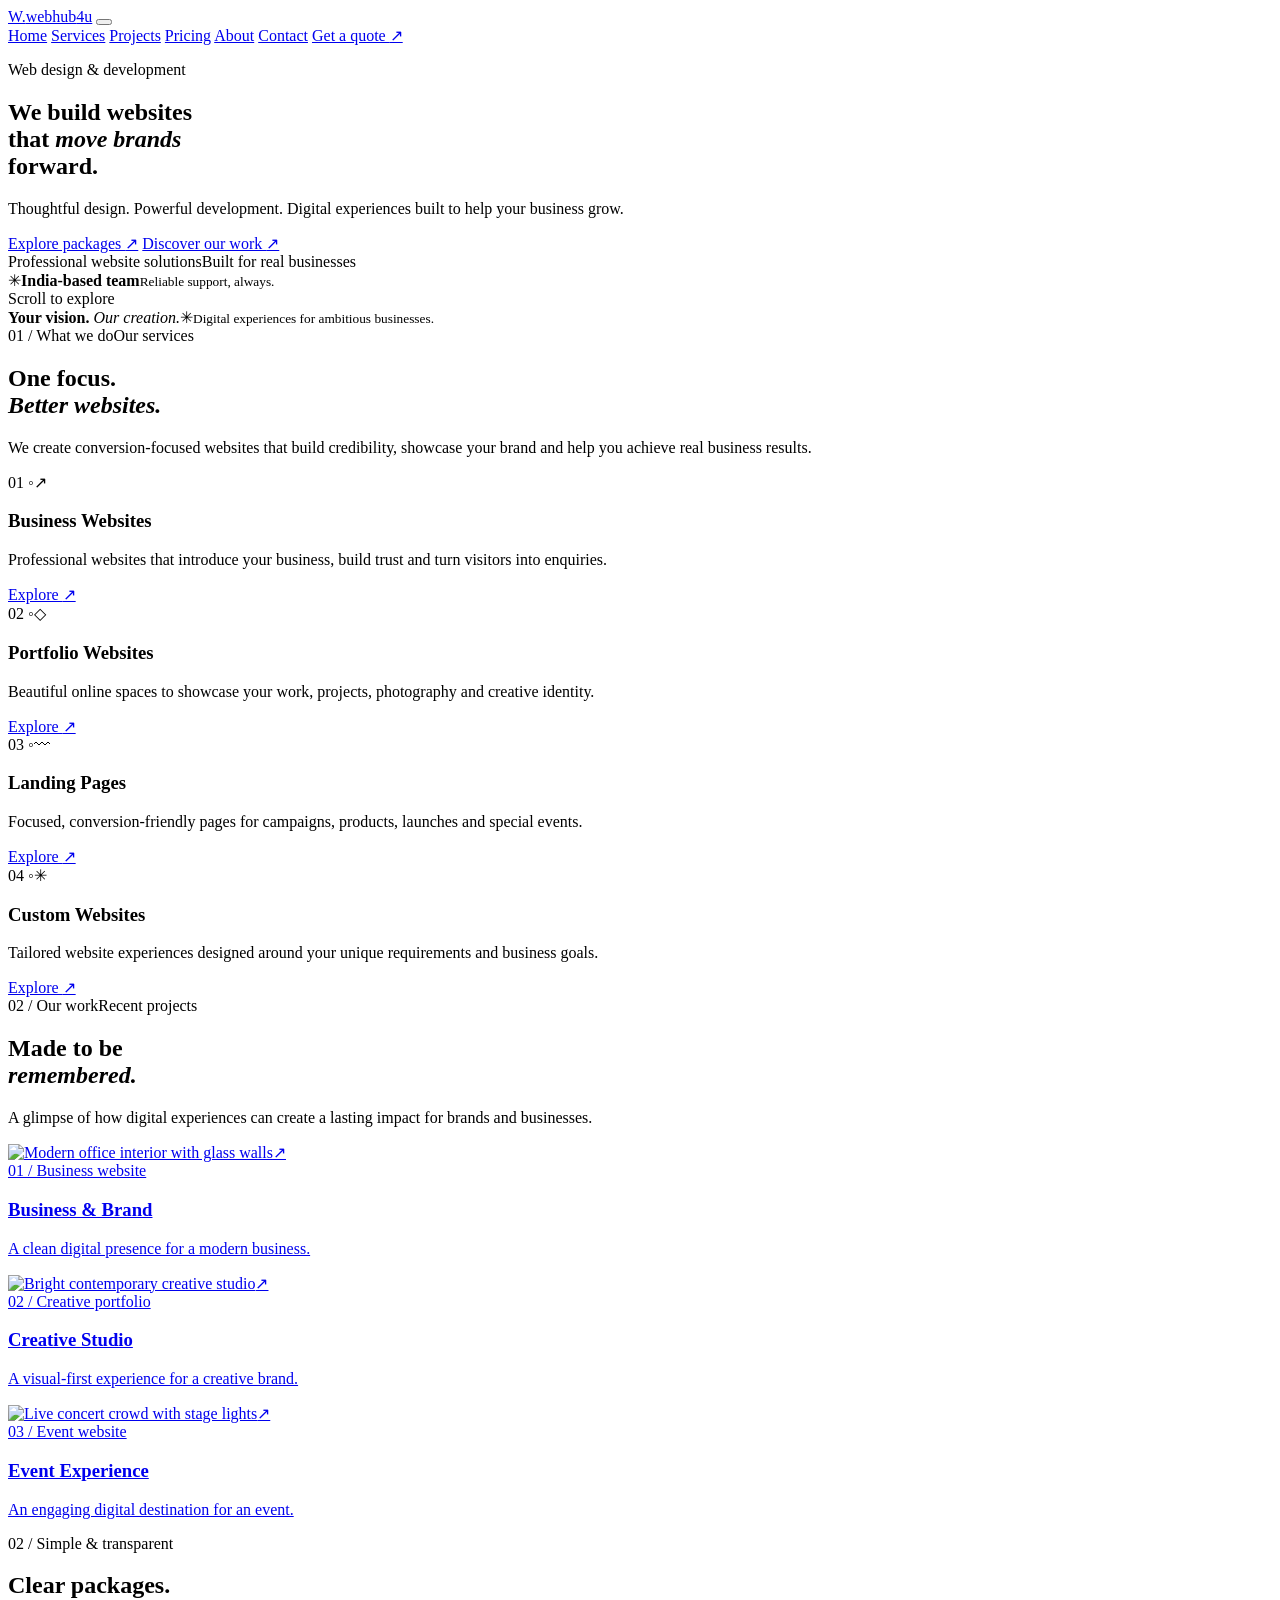
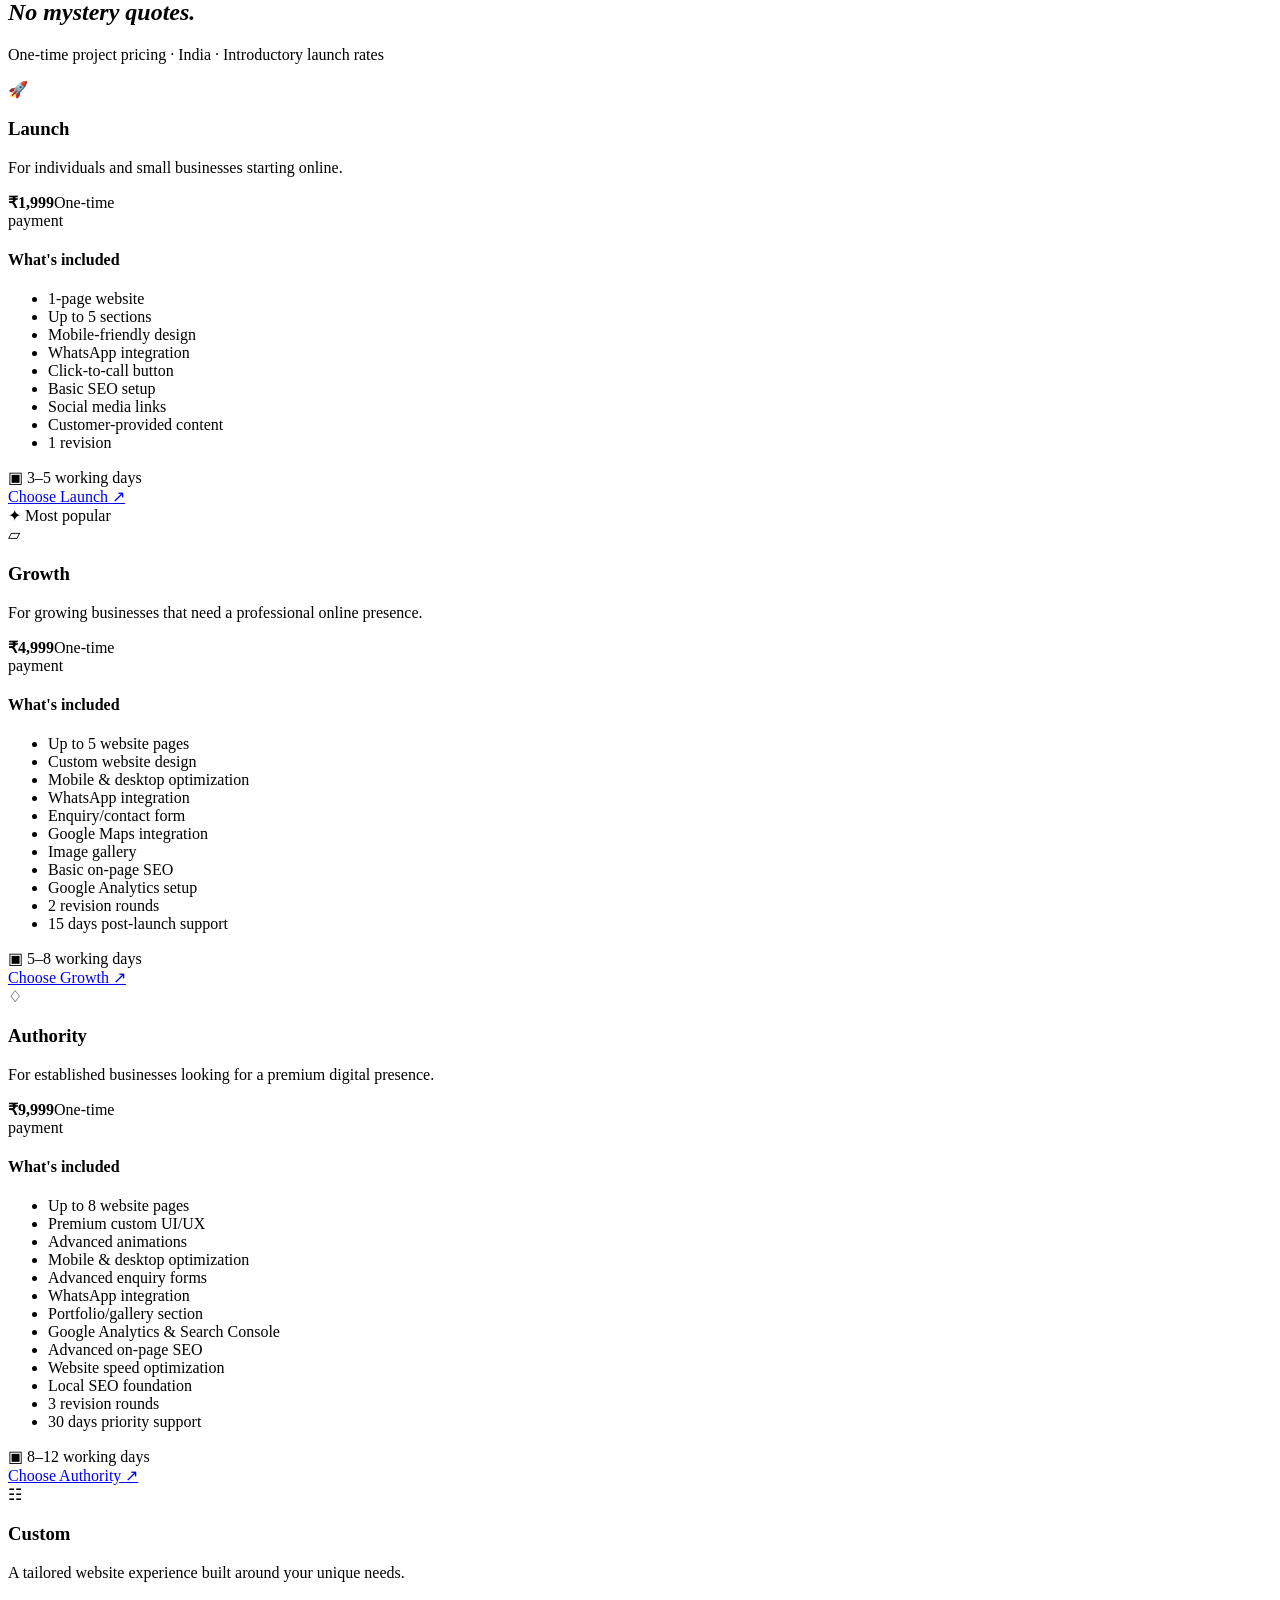
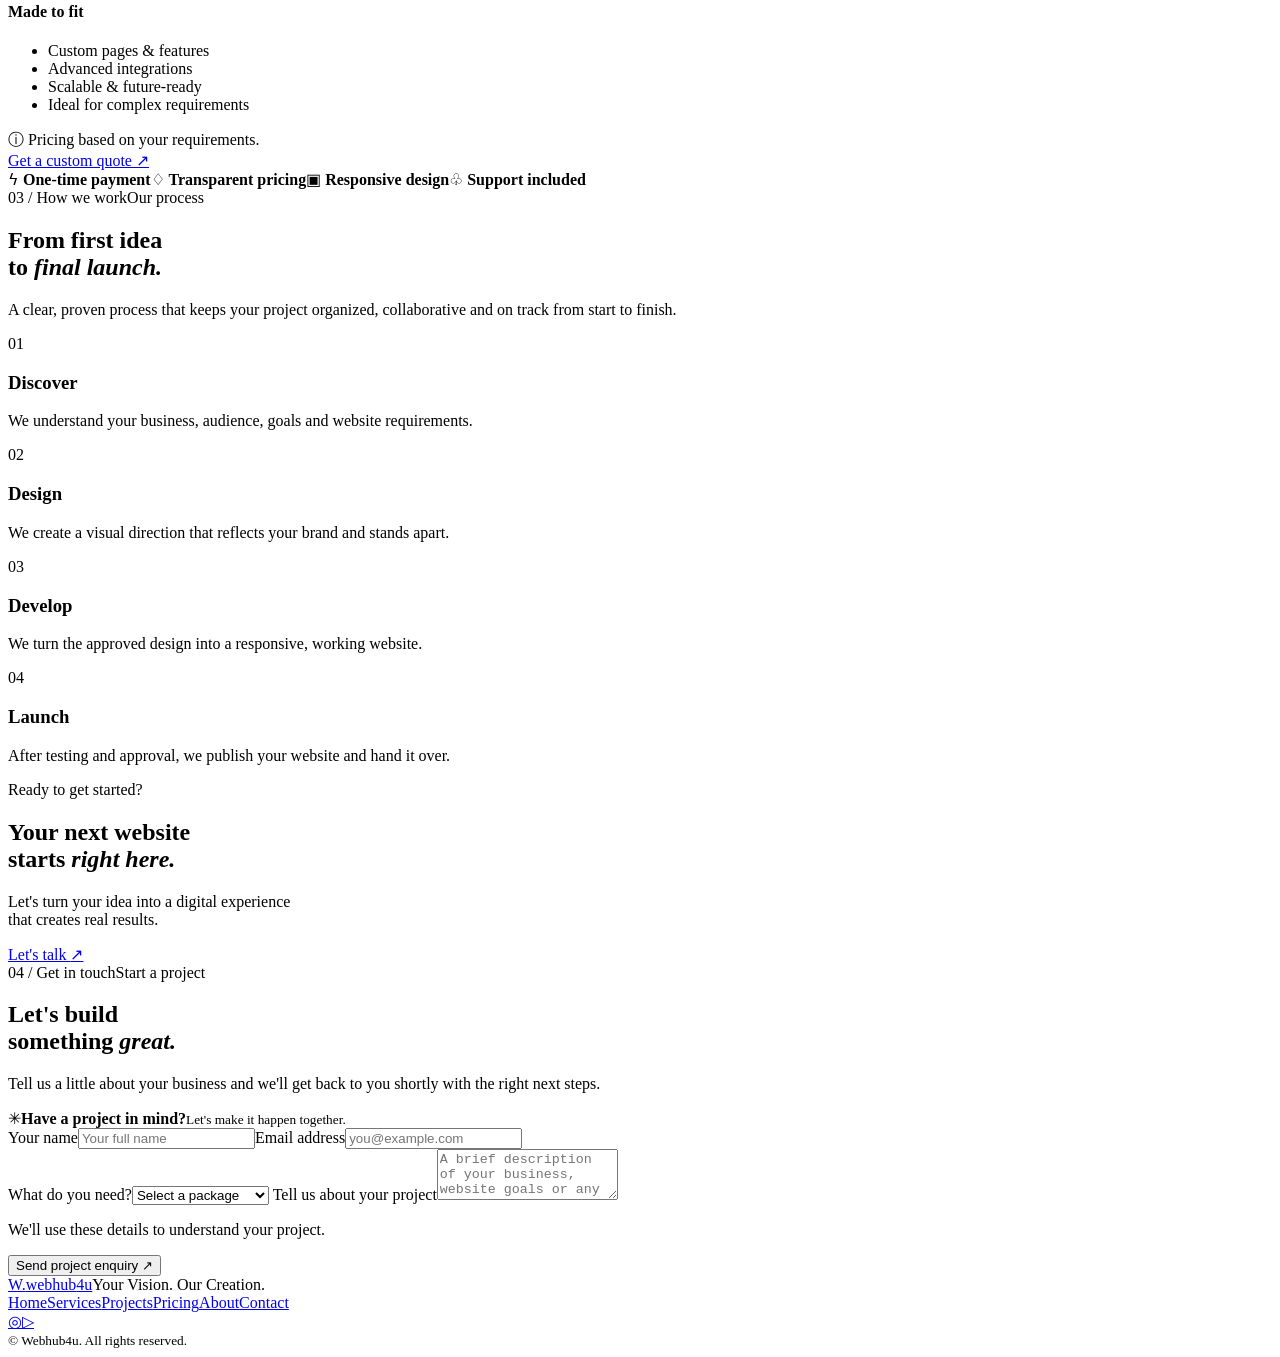
==== index.html @ 3e3c901b "Rename index (4).html to index.html" ====
<!doctype html>
<html lang="en">
<head>
  <meta charset="utf-8">
  <meta name="viewport" content="width=device-width, initial-scale=1">
  <meta name="theme-color" content="#062b24">
  <meta name="description" content="Webhub4u creates thoughtful, high-performing websites for ambitious businesses. Explore our website design packages and start your next project.">
  <title>Webhub4u — Websites that move brands forward</title>
  <link rel="preconnect" href="https://fonts.googleapis.com">
  <link rel="preconnect" href="https://fonts.gstatic.com" crossorigin>
  <link href="https://fonts.googleapis.com/css2?family=DM+Sans:wght@400;500;600;700;800&family=Playfair+Display:ital,wght@1,500;1,600;1,700&display=swap" rel="stylesheet">
  <link rel="stylesheet" href="style.css">
</head>
<body>
  <div class="scroll-progress" aria-hidden="true"></div>
  <header class="site-header" id="top">
    <div class="nav-shell">
      <a class="brand" href="#top" aria-label="Webhub4u home"><span class="brand-mark">W.</span><span>webhub<span class="brand-lime">4u</span></span></a>
      <button class="menu-toggle" aria-label="Open navigation" aria-expanded="false" aria-controls="primary-nav"><span></span><span></span></button>
      <nav class="primary-nav" id="primary-nav" aria-label="Main navigation">
        <a class="nav-link active" href="#top">Home</a>
        <a class="nav-link" href="#services">Services</a>
        <a class="nav-link" href="#work">Projects</a>
        <a class="nav-link" href="#pricing">Pricing</a>
        <a class="nav-link" href="#process">About</a>
        <a class="nav-link" href="#contact">Contact</a>
        <a class="button button-lime nav-cta" href="#contact">Get a quote <span>↗</span></a>
      </nav>
    </div>
  </header>

  <main>
    <section class="hero cinematic-bg" aria-labelledby="hero-title">
      <div class="hero-noise" aria-hidden="true"></div>
      <div class="hero-orbit orbit-one" aria-hidden="true"></div>
      <div class="hero-orbit orbit-two" aria-hidden="true"></div>
      <div class="hero-inner page-width">
        <div class="hero-copy">
          <p class="eyebrow"><span class="eyebrow-dot"></span> Web design &amp; development</p>
          <h1 id="hero-title">We build websites<br>that <em>move brands</em><br>forward.</h1>
          <p class="hero-description">Thoughtful design. Powerful development. Digital experiences built to help your business grow.</p>
          <div class="hero-actions">
            <a class="button button-lime" href="#pricing">Explore packages <span>↗</span></a>
            <a class="text-link" href="#work">Discover our work <span>↗</span></a>
          </div>
          <div class="hero-meta"><span>Professional website solutions</span><span>Built for real businesses</span></div>
        </div>
        <div class="hero-floating-card" aria-label="India based team, reliable support always">
          <span class="floating-icon">✳</span><span><strong>India-based team</strong><small>Reliable support, always.</small></span>
        </div>
        <div class="hero-scroll"><span></span> Scroll to explore</div>
      </div>
    </section>

    <div class="marquee-band" aria-label="Your vision, our creation">
      <div class="marquee-content"><strong>Your vision.</strong> <em>Our creation.</em><span class="marquee-star">✳</span><small>Digital experiences for ambitious businesses.</small></div>
    </div>

    <section class="services section-light" id="services">
      <div class="page-width">
        <div class="section-kicker"><span>01 / What we do</span><span>Our services</span></div>
        <div class="section-heading-row">
          <h2>One focus.<br><em>Better websites.</em></h2>
          <p>We create conversion-focused websites that build credibility, showcase your brand and help you achieve real business results.</p>
        </div>
        <div class="service-grid">
          <article class="service-card reveal"><div class="card-topline"><span>01 <i>◦</i></span><span class="service-symbol">↗</span></div><h3>Business Websites</h3><p>Professional websites that introduce your business, build trust and turn visitors into enquiries.</p><a href="#contact">Explore <span>↗</span></a></article>
          <article class="service-card reveal"><div class="card-topline"><span>02 <i>◦</i></span><span class="service-symbol">◇</span></div><h3>Portfolio Websites</h3><p>Beautiful online spaces to showcase your work, projects, photography and creative identity.</p><a href="#contact">Explore <span>↗</span></a></article>
          <article class="service-card reveal"><div class="card-topline"><span>03 <i>◦</i></span><span class="service-symbol">〰</span></div><h3>Landing Pages</h3><p>Focused, conversion-friendly pages for campaigns, products, launches and special events.</p><a href="#contact">Explore <span>↗</span></a></article>
          <article class="service-card reveal"><div class="card-topline"><span>04 <i>◦</i></span><span class="service-symbol">✳</span></div><h3>Custom Websites</h3><p>Tailored website experiences designed around your unique requirements and business goals.</p><a href="#contact">Explore <span>↗</span></a></article>
        </div>
      </div>
    </section>

    <section class="work-section cinematic-bg" id="work">
      <div class="page-width">
        <div class="section-kicker section-kicker-dark"><span>02 / Our work</span><span>Recent projects</span></div>
        <div class="section-heading-row work-heading"><h2>Made to be<br><em>remembered.</em></h2><p>A glimpse of how digital experiences can create a lasting impact for brands and businesses.</p></div>
        <div class="project-grid">
          <a class="project-card reveal" href="#contact" aria-label="Discuss a business website project"><div class="project-image"><img src="https://images.unsplash.com/photo-1497366754035-f200968a6e72?auto=format&fit=crop&w=1000&q=85" alt="Modern office interior with glass walls" loading="lazy"><span class="project-arrow">↗</span></div><div class="project-label">01 / Business website</div><h3>Business &amp; Brand</h3><p>A clean digital presence for a modern business.</p></a>
          <a class="project-card reveal" href="#contact" aria-label="Discuss a creative portfolio project"><div class="project-image"><img src="https://images.unsplash.com/photo-1497366811353-6870744d04b2?auto=format&fit=crop&w=1000&q=85" alt="Bright contemporary creative studio" loading="lazy"><span class="project-arrow">↗</span></div><div class="project-label">02 / Creative portfolio</div><h3>Creative Studio</h3><p>A visual-first experience for a creative brand.</p></a>
          <a class="project-card reveal" href="#contact" aria-label="Discuss an event website project"><div class="project-image"><img src="https://images.unsplash.com/photo-1506157786151-b8491531f063?auto=format&fit=crop&w=1000&q=85" alt="Live concert crowd with stage lights" loading="lazy"><span class="project-arrow">↗</span></div><div class="project-label">03 / Event website</div><h3>Event Experience</h3><p>An engaging digital destination for an event.</p></a>
        </div>
      </div>
    </section>

    <section class="pricing-section cinematic-bg" id="pricing">
      <div class="mountain-overlay" aria-hidden="true"></div>
      <div class="page-width pricing-content">
        <div class="pricing-intro">
          <div class="pricing-pill"><span></span> 02 / Simple &amp; transparent</div>
          <h2>Clear packages.<br><em>No mystery quotes.</em></h2>
          <p>One-time project pricing · India · Introductory launch rates</p>
        </div>
        <div class="pricing-grid">
          <article class="price-card reveal">
            <div class="price-card-head"><div class="plan-icon">🚀</div><div><h3>Launch</h3><p>For individuals and small businesses starting online.</p></div></div>
            <div class="price-line"><strong>₹1,999</strong><span>One-time<br>payment</span></div>
            <h4>What's included</h4>
            <ul class="feature-list"><li>1-page website</li><li>Up to 5 sections</li><li>Mobile-friendly design</li><li>WhatsApp integration</li><li>Click-to-call button</li><li>Basic SEO setup</li><li>Social media links</li><li>Customer-provided content</li><li>1 revision</li></ul>
            <div class="delivery-time">▣ <span>3–5 working days</span></div>
            <a class="button button-outline" href="#contact" data-plan="Launch">Choose Launch <span>↗</span></a>
          </article>
          <article class="price-card price-card-featured reveal">
            <div class="popular-tag">✦ Most popular</div>
            <div class="price-card-head"><div class="plan-icon">▱</div><div><h3>Growth</h3><p>For growing businesses that need a professional online presence.</p></div></div>
            <div class="price-line"><strong>₹4,999</strong><span>One-time<br>payment</span></div>
            <h4>What's included</h4>
            <ul class="feature-list"><li>Up to 5 website pages</li><li>Custom website design</li><li>Mobile &amp; desktop optimization</li><li>WhatsApp integration</li><li>Enquiry/contact form</li><li>Google Maps integration</li><li>Image gallery</li><li>Basic on-page SEO</li><li>Google Analytics setup</li><li>2 revision rounds</li><li>15 days post-launch support</li></ul>
            <div class="delivery-time">▣ <span>5–8 working days</span></div>
            <a class="button button-lime" href="#contact" data-plan="Growth">Choose Growth <span>↗</span></a>
          </article>
          <article class="price-card reveal">
            <div class="price-card-head"><div class="plan-icon">♢</div><div><h3>Authority</h3><p>For established businesses looking for a premium digital presence.</p></div></div>
            <div class="price-line"><strong>₹9,999</strong><span>One-time<br>payment</span></div>
            <h4>What's included</h4>
            <ul class="feature-list"><li>Up to 8 website pages</li><li>Premium custom UI/UX</li><li>Advanced animations</li><li>Mobile &amp; desktop optimization</li><li>Advanced enquiry forms</li><li>WhatsApp integration</li><li>Portfolio/gallery section</li><li>Google Analytics &amp; Search Console</li><li>Advanced on-page SEO</li><li>Website speed optimization</li><li>Local SEO foundation</li><li>3 revision rounds</li><li>30 days priority support</li></ul>
            <div class="delivery-time">▣ <span>8–12 working days</span></div>
            <a class="button button-outline" href="#contact" data-plan="Authority">Choose Authority <span>↗</span></a>
          </article>
          <article class="price-card custom-card reveal">
            <div class="custom-icon">☷</div><h3>Custom</h3><p>A tailored website experience built around your unique needs.</p>
            <div class="custom-divider"></div><h4>Made to fit</h4>
            <ul class="feature-list"><li>Custom pages &amp; features</li><li>Advanced integrations</li><li>Scalable &amp; future-ready</li><li>Ideal for complex requirements</li></ul>
            <div class="custom-note">ⓘ <span>Pricing based on your requirements.</span></div>
            <a class="button button-lime" href="#contact" data-plan="Custom">Get a custom quote <span>↗</span></a>
            <div class="custom-mountain" aria-hidden="true"></div>
          </article>
        </div>
        <div class="pricing-benefits"><span>ϟ <b>One-time payment</b></span><i></i><span>♢ <b>Transparent pricing</b></span><i></i><span>▣ <b>Responsive design</b></span><i></i><span>♧ <b>Support included</b></span></div>
      </div>
    </section>

    <section class="process-section section-light" id="process">
      <div class="page-width">
        <div class="section-kicker"><span>03 / How we work</span><span>Our process</span></div>
        <div class="section-heading-row process-heading"><h2>From first idea<br>to <em>final launch.</em></h2><p>A clear, proven process that keeps your project organized, collaborative and on track from start to finish.</p></div>
        <div class="process-grid">
          <article class="process-step reveal"><span class="step-number">01</span><div class="step-line"></div><h3>Discover</h3><p>We understand your business, audience, goals and website requirements.</p></article>
          <article class="process-step reveal"><span class="step-number">02</span><div class="step-line"></div><h3>Design</h3><p>We create a visual direction that reflects your brand and stands apart.</p></article>
          <article class="process-step reveal"><span class="step-number">03</span><div class="step-line"></div><h3>Develop</h3><p>We turn the approved design into a responsive, working website.</p></article>
          <article class="process-step reveal"><span class="step-number">04</span><div class="step-line"></div><h3>Launch</h3><p>After testing and approval, we publish your website and hand it over.</p></article>
        </div>
      </div>
    </section>

    <section class="cta-section cinematic-bg">
      <div class="cta-inner"><p class="eyebrow">Ready to get started?</p><h2>Your next website<br>starts <em>right here.</em></h2><p>Let's turn your idea into a digital experience<br>that creates real results.</p><a class="button button-lime" href="#contact">Let's talk <span>↗</span></a></div>
    </section>

    <section class="contact-section section-light" id="contact">
      <div class="page-width">
        <div class="section-kicker"><span>04 / Get in touch</span><span>Start a project</span></div>
        <div class="contact-layout">
          <div class="contact-copy"><h2>Let's build<br>something <em>great.</em></h2><p>Tell us a little about your business and we'll get back to you shortly with the right next steps.</p><div class="contact-mini"><span class="contact-mini-icon">✳</span><span><b>Have a project in mind?</b><small>Let's make it happen together.</small></span></div></div>
          <form class="contact-form" id="contact-form">
            <div class="form-row"><label>Your name<input type="text" name="name" placeholder="Your full name" required></label><label>Email address<input type="email" name="email" placeholder="you@example.com" required></label></div>
            <label>What do you need?<select name="package" id="package-select" required><option value="" disabled selected>Select a package</option><option>Launch — ₹1,999</option><option>Growth — ₹4,999</option><option>Authority — ₹9,999</option><option>Custom website</option><option>Not sure yet</option></select></label>
            <label>Tell us about your project<textarea name="message" rows="3" placeholder="A brief description of your business, website goals or any specific requirements..."></textarea></label>
            <div class="form-bottom"><p class="form-status" id="form-status" role="status">We'll use these details to understand your project.</p><button class="button button-dark" type="submit">Send project enquiry <span>↗</span></button></div>
          </form>
        </div>
      </div>
    </section>
  </main>

  <footer class="site-footer">
    <div class="page-width footer-inner"><a class="brand" href="#top"><span class="brand-mark">W.</span><span>webhub<span class="brand-lime">4u</span></span></a><span class="footer-tagline">Your Vision. Our Creation.</span><nav aria-label="Footer navigation"><a href="#top">Home</a><a href="#services">Services</a><a href="#work">Projects</a><a href="#pricing">Pricing</a><a href="#process">About</a><a href="#contact">Contact</a></nav><div class="footer-social"><a href="#contact" aria-label="Instagram">◎</a><a href="#contact" aria-label="YouTube">▷</a></div><small>© <span id="year"></span> Webhub4u. All rights reserved.</small></div>
  </footer>
  <script src="script.js"></script>
</body>
</html>
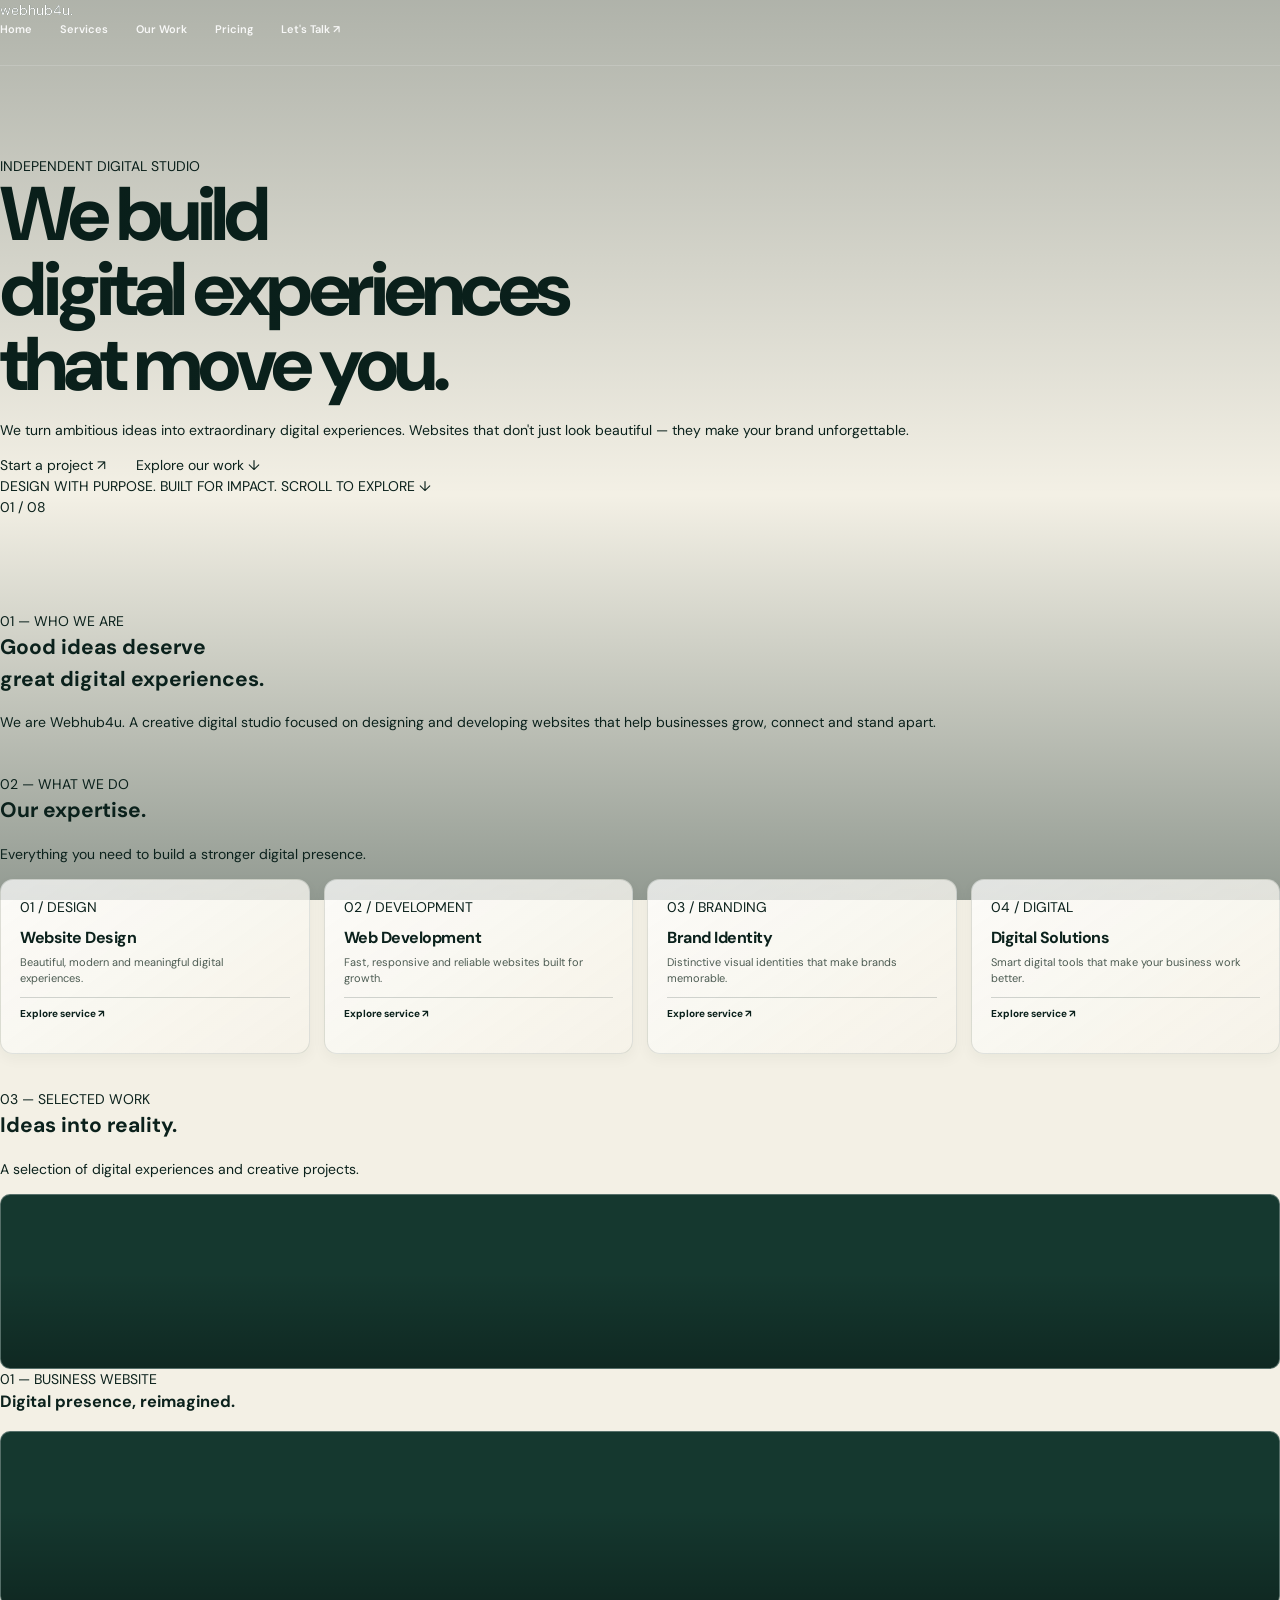
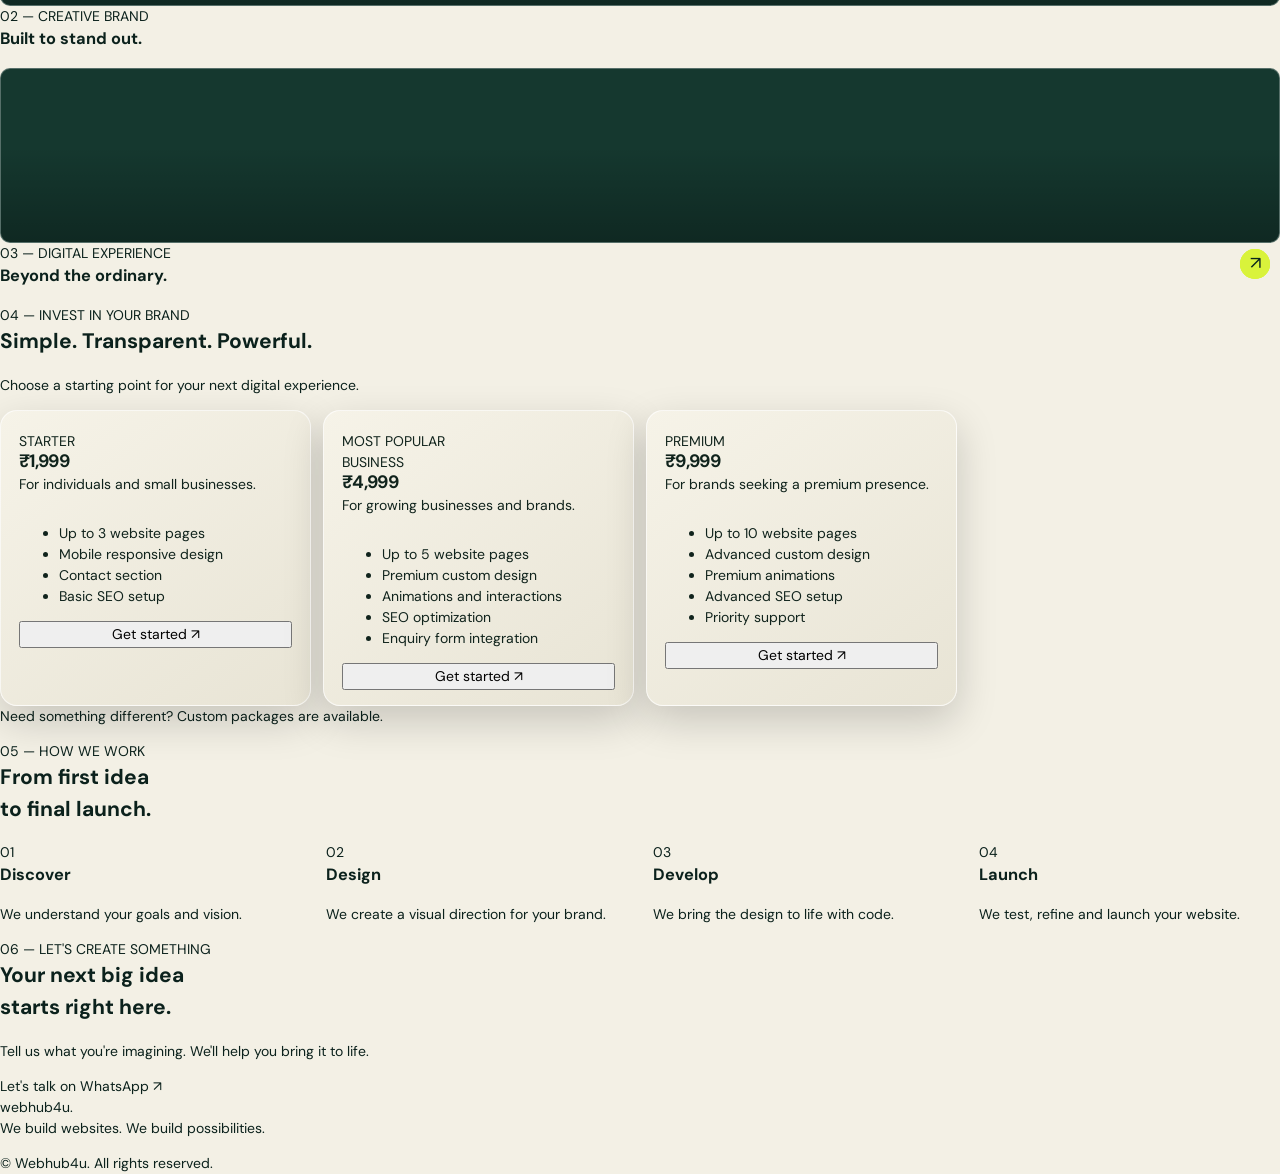
==== commit b44dc12c: "Update index.html" ====
--- a/index.html
+++ b/index.html
@@ -1,172 +1,302 @@
-<!doctype html>
+
+<!DOCTYPE html>
 <html lang="en">
 <head>
-  <meta charset="utf-8">
-  <meta name="viewport" content="width=device-width, initial-scale=1">
-  <meta name="theme-color" content="#062b24">
-  <meta name="description" content="Webhub4u creates thoughtful, high-performing websites for ambitious businesses. Explore our website design packages and start your next project.">
-  <title>Webhub4u — Websites that move brands forward</title>
+  <meta charset="UTF-8">
+  <meta name="viewport" content="width=device-width, initial-scale=1.0">
+
+  <meta name="theme-color" content="#101710">
+
+  <meta name="description" content="Webhub4u — We build digital experiences, powerful websites and brands that stand out.">
+
+  <title>Webhub4u — We Build Digital Experiences</title>
+
   <link rel="preconnect" href="https://fonts.googleapis.com">
   <link rel="preconnect" href="https://fonts.gstatic.com" crossorigin>
-  <link href="https://fonts.googleapis.com/css2?family=DM+Sans:wght@400;500;600;700;800&family=Playfair+Display:ital,wght@1,500;1,600;1,700&display=swap" rel="stylesheet">
+
+  <link href="https://fonts.googleapis.com/css2?family=DM+Sans:wght@400;500;600;700;800&family=Manrope:wght@400;500;600;700;800&display=swap" rel="stylesheet">
+
   <link rel="stylesheet" href="style.css">
 </head>
+
 <body>
-  <div class="scroll-progress" aria-hidden="true"></div>
-  <header class="site-header" id="top">
-    <div class="nav-shell">
-      <a class="brand" href="#top" aria-label="Webhub4u home"><span class="brand-mark">W.</span><span>webhub<span class="brand-lime">4u</span></span></a>
-      <button class="menu-toggle" aria-label="Open navigation" aria-expanded="false" aria-controls="primary-nav"><span></span><span></span></button>
-      <nav class="primary-nav" id="primary-nav" aria-label="Main navigation">
-        <a class="nav-link active" href="#top">Home</a>
-        <a class="nav-link" href="#services">Services</a>
-        <a class="nav-link" href="#work">Projects</a>
-        <a class="nav-link" href="#pricing">Pricing</a>
-        <a class="nav-link" href="#process">About</a>
-        <a class="nav-link" href="#contact">Contact</a>
-        <a class="button button-lime nav-cta" href="#contact">Get a quote <span>↗</span></a>
-      </nav>
-    </div>
+
+  <div class="loader" id="loader">
+    <div class="loader-logo">webhub<span>4u.</span></div>
+    <div class="loader-line"></div>
+  </div>
+
+  <div class="scroll-progress"></div>
+
+  <header class="site-header">
+
+    <a href="#home" class="logo">
+      webhub<span>4u.</span>
+    </a>
+
+    <nav class="primary-nav">
+      <a href="#home" class="nav-link">Home</a>
+      <a href="#services" class="nav-link">Services</a>
+      <a href="#work" class="nav-link">Our Work</a>
+      <a href="#pricing" class="nav-link">Pricing</a>
+      <a href="#contact" class="nav-link nav-contact">Let's Talk ↗</a>
+    </nav>
+
+    <button class="menu-toggle" aria-label="Open navigation" aria-expanded="false">
+      <span></span>
+      <span></span>
+    </button>
+
   </header>
 
   <main>
-    <section class="hero cinematic-bg" aria-labelledby="hero-title">
-      <div class="hero-noise" aria-hidden="true"></div>
-      <div class="hero-orbit orbit-one" aria-hidden="true"></div>
-      <div class="hero-orbit orbit-two" aria-hidden="true"></div>
-      <div class="hero-inner page-width">
-        <div class="hero-copy">
-          <p class="eyebrow"><span class="eyebrow-dot"></span> Web design &amp; development</p>
-          <h1 id="hero-title">We build websites<br>that <em>move brands</em><br>forward.</h1>
-          <p class="hero-description">Thoughtful design. Powerful development. Digital experiences built to help your business grow.</p>
-          <div class="hero-actions">
-            <a class="button button-lime" href="#pricing">Explore packages <span>↗</span></a>
-            <a class="text-link" href="#work">Discover our work <span>↗</span></a>
+
+    <section class="hero" id="home">
+
+      <div class="hero-image"></div>
+      <div class="hero-overlay"></div>
+
+      <div class="hero-content">
+
+        <div class="hero-label">
+          <span class="status-dot"></span>
+          INDEPENDENT DIGITAL STUDIO
+        </div>
+
+        <h1>
+          We build<br>
+          <span>digital</span> experiences<br>
+          that move you.
+        </h1>
+
+        <p>
+          We turn ambitious ideas into extraordinary digital
+          experiences. Websites that don't just look beautiful —
+          they make your brand unforgettable.
+        </p>
+
+        <div class="hero-actions">
+          <a href="#contact" class="btn-primary">
+            Start a project <span>↗</span>
+          </a>
+
+          <a href="#work" class="btn-secondary">
+            Explore our work <span>↓</span>
+          </a>
+        </div>
+
+      </div>
+
+      <div class="hero-bottom">
+        <span>DESIGN WITH PURPOSE. BUILT FOR IMPACT.</span>
+        <span>SCROLL TO EXPLORE ↓</span>
+      </div>
+
+      <div class="hero-index">01 / 08</div>
+
+    </section>
+
+    <section class="intro reveal" id="intro">
+      <div class="section-tag">01 — WHO WE ARE</div>
+
+      <h2>
+        Good ideas deserve<br>
+        <span>great digital experiences.</span>
+      </h2>
+
+      <p>
+        We are Webhub4u. A creative digital studio focused on
+        designing and developing websites that help businesses
+        grow, connect and stand apart.
+      </p>
+    </section>
+
+    <section class="services reveal" id="services">
+      <div class="section-tag">02 — WHAT WE DO</div>
+
+      <div class="section-heading">
+        <h2>Our expertise.</h2>
+        <p>Everything you need to build a stronger digital presence.</p>
+      </div>
+
+      <div class="service-grid">
+
+        <article class="service-card">
+          <span>01 / DESIGN</span>
+          <h3>Website Design</h3>
+          <p>Beautiful, modern and meaningful digital experiences.</p>
+          <a href="#contact">Explore service ↗</a>
+        </article>
+
+        <article class="service-card">
+          <span>02 / DEVELOPMENT</span>
+          <h3>Web Development</h3>
+          <p>Fast, responsive and reliable websites built for growth.</p>
+          <a href="#contact">Explore service ↗</a>
+        </article>
+
+        <article class="service-card">
+          <span>03 / BRANDING</span>
+          <h3>Brand Identity</h3>
+          <p>Distinctive visual identities that make brands memorable.</p>
+          <a href="#contact">Explore service ↗</a>
+        </article>
+
+        <article class="service-card">
+          <span>04 / DIGITAL</span>
+          <h3>Digital Solutions</h3>
+          <p>Smart digital tools that make your business work better.</p>
+          <a href="#contact">Explore service ↗</a>
+        </article>
+
+      </div>
+    </section>
+
+    <section class="portfolio reveal" id="work">
+      <div class="section-tag">03 — SELECTED WORK</div>
+
+      <div class="section-heading">
+        <h2>Ideas into reality.</h2>
+        <p>A selection of digital experiences and creative projects.</p>
+      </div>
+
+      <div class="portfolio-grid">
+
+        <article class="project project-large">
+          <div class="project-image project-one"></div>
+          <div class="project-info">
+            <div>
+              <span>01 — BUSINESS WEBSITE</span>
+              <h3>Digital presence, reimagined.</h3>
+            </div>
+            <span class="project-arrow">↗</span>
           </div>
-          <div class="hero-meta"><span>Professional website solutions</span><span>Built for real businesses</span></div>
-        </div>
-        <div class="hero-floating-card" aria-label="India based team, reliable support always">
-          <span class="floating-icon">✳</span><span><strong>India-based team</strong><small>Reliable support, always.</small></span>
-        </div>
-        <div class="hero-scroll"><span></span> Scroll to explore</div>
-      </div>
-    </section>
-
-    <div class="marquee-band" aria-label="Your vision, our creation">
-      <div class="marquee-content"><strong>Your vision.</strong> <em>Our creation.</em><span class="marquee-star">✳</span><small>Digital experiences for ambitious businesses.</small></div>
-    </div>
-
-    <section class="services section-light" id="services">
-      <div class="page-width">
-        <div class="section-kicker"><span>01 / What we do</span><span>Our services</span></div>
-        <div class="section-heading-row">
-          <h2>One focus.<br><em>Better websites.</em></h2>
-          <p>We create conversion-focused websites that build credibility, showcase your brand and help you achieve real business results.</p>
-        </div>
-        <div class="service-grid">
-          <article class="service-card reveal"><div class="card-topline"><span>01 <i>◦</i></span><span class="service-symbol">↗</span></div><h3>Business Websites</h3><p>Professional websites that introduce your business, build trust and turn visitors into enquiries.</p><a href="#contact">Explore <span>↗</span></a></article>
-          <article class="service-card reveal"><div class="card-topline"><span>02 <i>◦</i></span><span class="service-symbol">◇</span></div><h3>Portfolio Websites</h3><p>Beautiful online spaces to showcase your work, projects, photography and creative identity.</p><a href="#contact">Explore <span>↗</span></a></article>
-          <article class="service-card reveal"><div class="card-topline"><span>03 <i>◦</i></span><span class="service-symbol">〰</span></div><h3>Landing Pages</h3><p>Focused, conversion-friendly pages for campaigns, products, launches and special events.</p><a href="#contact">Explore <span>↗</span></a></article>
-          <article class="service-card reveal"><div class="card-topline"><span>04 <i>◦</i></span><span class="service-symbol">✳</span></div><h3>Custom Websites</h3><p>Tailored website experiences designed around your unique requirements and business goals.</p><a href="#contact">Explore <span>↗</span></a></article>
-        </div>
-      </div>
-    </section>
-
-    <section class="work-section cinematic-bg" id="work">
-      <div class="page-width">
-        <div class="section-kicker section-kicker-dark"><span>02 / Our work</span><span>Recent projects</span></div>
-        <div class="section-heading-row work-heading"><h2>Made to be<br><em>remembered.</em></h2><p>A glimpse of how digital experiences can create a lasting impact for brands and businesses.</p></div>
-        <div class="project-grid">
-          <a class="project-card reveal" href="#contact" aria-label="Discuss a business website project"><div class="project-image"><img src="https://images.unsplash.com/photo-1497366754035-f200968a6e72?auto=format&fit=crop&w=1000&q=85" alt="Modern office interior with glass walls" loading="lazy"><span class="project-arrow">↗</span></div><div class="project-label">01 / Business website</div><h3>Business &amp; Brand</h3><p>A clean digital presence for a modern business.</p></a>
-          <a class="project-card reveal" href="#contact" aria-label="Discuss a creative portfolio project"><div class="project-image"><img src="https://images.unsplash.com/photo-1497366811353-6870744d04b2?auto=format&fit=crop&w=1000&q=85" alt="Bright contemporary creative studio" loading="lazy"><span class="project-arrow">↗</span></div><div class="project-label">02 / Creative portfolio</div><h3>Creative Studio</h3><p>A visual-first experience for a creative brand.</p></a>
-          <a class="project-card reveal" href="#contact" aria-label="Discuss an event website project"><div class="project-image"><img src="https://images.unsplash.com/photo-1506157786151-b8491531f063?auto=format&fit=crop&w=1000&q=85" alt="Live concert crowd with stage lights" loading="lazy"><span class="project-arrow">↗</span></div><div class="project-label">03 / Event website</div><h3>Event Experience</h3><p>An engaging digital destination for an event.</p></a>
-        </div>
-      </div>
-    </section>
-
-    <section class="pricing-section cinematic-bg" id="pricing">
-      <div class="mountain-overlay" aria-hidden="true"></div>
-      <div class="page-width pricing-content">
-        <div class="pricing-intro">
-          <div class="pricing-pill"><span></span> 02 / Simple &amp; transparent</div>
-          <h2>Clear packages.<br><em>No mystery quotes.</em></h2>
-          <p>One-time project pricing · India · Introductory launch rates</p>
-        </div>
-        <div class="pricing-grid">
-          <article class="price-card reveal">
-            <div class="price-card-head"><div class="plan-icon">🚀</div><div><h3>Launch</h3><p>For individuals and small businesses starting online.</p></div></div>
-            <div class="price-line"><strong>₹1,999</strong><span>One-time<br>payment</span></div>
-            <h4>What's included</h4>
-            <ul class="feature-list"><li>1-page website</li><li>Up to 5 sections</li><li>Mobile-friendly design</li><li>WhatsApp integration</li><li>Click-to-call button</li><li>Basic SEO setup</li><li>Social media links</li><li>Customer-provided content</li><li>1 revision</li></ul>
-            <div class="delivery-time">▣ <span>3–5 working days</span></div>
-            <a class="button button-outline" href="#contact" data-plan="Launch">Choose Launch <span>↗</span></a>
-          </article>
-          <article class="price-card price-card-featured reveal">
-            <div class="popular-tag">✦ Most popular</div>
-            <div class="price-card-head"><div class="plan-icon">▱</div><div><h3>Growth</h3><p>For growing businesses that need a professional online presence.</p></div></div>
-            <div class="price-line"><strong>₹4,999</strong><span>One-time<br>payment</span></div>
-            <h4>What's included</h4>
-            <ul class="feature-list"><li>Up to 5 website pages</li><li>Custom website design</li><li>Mobile &amp; desktop optimization</li><li>WhatsApp integration</li><li>Enquiry/contact form</li><li>Google Maps integration</li><li>Image gallery</li><li>Basic on-page SEO</li><li>Google Analytics setup</li><li>2 revision rounds</li><li>15 days post-launch support</li></ul>
-            <div class="delivery-time">▣ <span>5–8 working days</span></div>
-            <a class="button button-lime" href="#contact" data-plan="Growth">Choose Growth <span>↗</span></a>
-          </article>
-          <article class="price-card reveal">
-            <div class="price-card-head"><div class="plan-icon">♢</div><div><h3>Authority</h3><p>For established businesses looking for a premium digital presence.</p></div></div>
-            <div class="price-line"><strong>₹9,999</strong><span>One-time<br>payment</span></div>
-            <h4>What's included</h4>
-            <ul class="feature-list"><li>Up to 8 website pages</li><li>Premium custom UI/UX</li><li>Advanced animations</li><li>Mobile &amp; desktop optimization</li><li>Advanced enquiry forms</li><li>WhatsApp integration</li><li>Portfolio/gallery section</li><li>Google Analytics &amp; Search Console</li><li>Advanced on-page SEO</li><li>Website speed optimization</li><li>Local SEO foundation</li><li>3 revision rounds</li><li>30 days priority support</li></ul>
-            <div class="delivery-time">▣ <span>8–12 working days</span></div>
-            <a class="button button-outline" href="#contact" data-plan="Authority">Choose Authority <span>↗</span></a>
-          </article>
-          <article class="price-card custom-card reveal">
-            <div class="custom-icon">☷</div><h3>Custom</h3><p>A tailored website experience built around your unique needs.</p>
-            <div class="custom-divider"></div><h4>Made to fit</h4>
-            <ul class="feature-list"><li>Custom pages &amp; features</li><li>Advanced integrations</li><li>Scalable &amp; future-ready</li><li>Ideal for complex requirements</li></ul>
-            <div class="custom-note">ⓘ <span>Pricing based on your requirements.</span></div>
-            <a class="button button-lime" href="#contact" data-plan="Custom">Get a custom quote <span>↗</span></a>
-            <div class="custom-mountain" aria-hidden="true"></div>
-          </article>
-        </div>
-        <div class="pricing-benefits"><span>ϟ <b>One-time payment</b></span><i></i><span>♢ <b>Transparent pricing</b></span><i></i><span>▣ <b>Responsive design</b></span><i></i><span>♧ <b>Support included</b></span></div>
-      </div>
-    </section>
-
-    <section class="process-section section-light" id="process">
-      <div class="page-width">
-        <div class="section-kicker"><span>03 / How we work</span><span>Our process</span></div>
-        <div class="section-heading-row process-heading"><h2>From first idea<br>to <em>final launch.</em></h2><p>A clear, proven process that keeps your project organized, collaborative and on track from start to finish.</p></div>
-        <div class="process-grid">
-          <article class="process-step reveal"><span class="step-number">01</span><div class="step-line"></div><h3>Discover</h3><p>We understand your business, audience, goals and website requirements.</p></article>
-          <article class="process-step reveal"><span class="step-number">02</span><div class="step-line"></div><h3>Design</h3><p>We create a visual direction that reflects your brand and stands apart.</p></article>
-          <article class="process-step reveal"><span class="step-number">03</span><div class="step-line"></div><h3>Develop</h3><p>We turn the approved design into a responsive, working website.</p></article>
-          <article class="process-step reveal"><span class="step-number">04</span><div class="step-line"></div><h3>Launch</h3><p>After testing and approval, we publish your website and hand it over.</p></article>
-        </div>
-      </div>
-    </section>
-
-    <section class="cta-section cinematic-bg">
-      <div class="cta-inner"><p class="eyebrow">Ready to get started?</p><h2>Your next website<br>starts <em>right here.</em></h2><p>Let's turn your idea into a digital experience<br>that creates real results.</p><a class="button button-lime" href="#contact">Let's talk <span>↗</span></a></div>
-    </section>
-
-    <section class="contact-section section-light" id="contact">
-      <div class="page-width">
-        <div class="section-kicker"><span>04 / Get in touch</span><span>Start a project</span></div>
-        <div class="contact-layout">
-          <div class="contact-copy"><h2>Let's build<br>something <em>great.</em></h2><p>Tell us a little about your business and we'll get back to you shortly with the right next steps.</p><div class="contact-mini"><span class="contact-mini-icon">✳</span><span><b>Have a project in mind?</b><small>Let's make it happen together.</small></span></div></div>
-          <form class="contact-form" id="contact-form">
-            <div class="form-row"><label>Your name<input type="text" name="name" placeholder="Your full name" required></label><label>Email address<input type="email" name="email" placeholder="you@example.com" required></label></div>
-            <label>What do you need?<select name="package" id="package-select" required><option value="" disabled selected>Select a package</option><option>Launch — ₹1,999</option><option>Growth — ₹4,999</option><option>Authority — ₹9,999</option><option>Custom website</option><option>Not sure yet</option></select></label>
-            <label>Tell us about your project<textarea name="message" rows="3" placeholder="A brief description of your business, website goals or any specific requirements..."></textarea></label>
-            <div class="form-bottom"><p class="form-status" id="form-status" role="status">We'll use these details to understand your project.</p><button class="button button-dark" type="submit">Send project enquiry <span>↗</span></button></div>
-          </form>
-        </div>
-      </div>
-    </section>
+        </article>
+
+        <article class="project">
+          <div class="project-image project-two"></div>
+          <div class="project-info">
+            <div>
+              <span>02 — CREATIVE BRAND</span>
+              <h3>Built to stand out.</h3>
+            </div>
+            <span class="project-arrow">↗</span>
+          </div>
+        </article>
+
+        <article class="project">
+          <div class="project-image project-three"></div>
+          <div class="project-info">
+            <div>
+              <span>03 — DIGITAL EXPERIENCE</span>
+              <h3>Beyond the ordinary.</h3>
+            </div>
+            <span class="project-arrow">↗</span>
+          </div>
+        </article>
+
+      </div>
+    </section>
+
+    <section class="pricing reveal" id="pricing">
+      <div class="section-tag">04 — INVEST IN YOUR BRAND</div>
+
+      <div class="section-heading">
+        <h2>Simple. Transparent. Powerful.</h2>
+        <p>Choose a starting point for your next digital experience.</p>
+      </div>
+
+      <div class="pricing-grid">
+
+        <article class="price-card">
+          <span>STARTER</span>
+          <h3>₹1,999</h3>
+          <p>For individuals and small businesses.</p>
+          <ul>
+            <li>Up to 3 website pages</li>
+            <li>Mobile responsive design</li>
+            <li>Contact section</li>
+            <li>Basic SEO setup</li>
+          </ul>
+          <button class="price-button" data-plan="Starter">
+            Get started ↗
+          </button>
+        </article>
+
+        <article class="price-card featured">
+          <div class="popular">MOST POPULAR</div>
+          <span>BUSINESS</span>
+          <h3>₹4,999</h3>
+          <p>For growing businesses and brands.</p>
+          <ul>
+            <li>Up to 5 website pages</li>
+            <li>Premium custom design</li>
+            <li>Animations and interactions</li>
+            <li>SEO optimization</li>
+            <li>Enquiry form integration</li>
+          </ul>
+          <button class="price-button" data-plan="Business">
+            Get started ↗
+          </button>
+        </article>
+
+        <article class="price-card">
+          <span>PREMIUM</span>
+          <h3>₹9,999</h3>
+          <p>For brands seeking a premium presence.</p>
+          <ul>
+            <li>Up to 10 website pages</li>
+            <li>Advanced custom design</li>
+            <li>Premium animations</li>
+            <li>Advanced SEO setup</li>
+            <li>Priority support</li>
+          </ul>
+          <button class="price-button" data-plan="Premium">
+            Get started ↗
+          </button>
+        </article>
+
+      </div>
+
+      <p class="price-note">
+        Need something different? Custom packages are available.
+      </p>
+    </section>
+
+    <section class="process reveal" id="process">
+      <div class="section-tag">05 — HOW WE WORK</div>
+
+      <h2>From first idea<br>to <span>final launch.</span></h2>
+
+      <div class="process-grid">
+        <div><span>01</span><h3>Discover</h3><p>We understand your goals and vision.</p></div>
+        <div><span>02</span><h3>Design</h3><p>We create a visual direction for your brand.</p></div>
+        <div><span>03</span><h3>Develop</h3><p>We bring the design to life with code.</p></div>
+        <div><span>04</span><h3>Launch</h3><p>We test, refine and launch your website.</p></div>
+      </div>
+    </section>
+
+    <section class="contact reveal" id="contact">
+      <div class="contact-content">
+        <div class="section-tag">06 — LET'S CREATE SOMETHING</div>
+        <h2>Your next big idea<br>starts <span>right here.</span></h2>
+        <p>Tell us what you're imagining. We'll help you bring it to life.</p>
+
+        <a class="btn-primary" href="https://wa.me/91YOURNUMBER">
+          Let's talk on WhatsApp ↗
+        </a>
+      </div>
+    </section>
+
   </main>
 
-  <footer class="site-footer">
-    <div class="page-width footer-inner"><a class="brand" href="#top"><span class="brand-mark">W.</span><span>webhub<span class="brand-lime">4u</span></span></a><span class="footer-tagline">Your Vision. Our Creation.</span><nav aria-label="Footer navigation"><a href="#top">Home</a><a href="#services">Services</a><a href="#work">Projects</a><a href="#pricing">Pricing</a><a href="#process">About</a><a href="#contact">Contact</a></nav><div class="footer-social"><a href="#contact" aria-label="Instagram">◎</a><a href="#contact" aria-label="YouTube">▷</a></div><small>© <span id="year"></span> Webhub4u. All rights reserved.</small></div>
+  <footer class="footer">
+    <a href="#home" class="logo">webhub<span>4u.</span></a>
+    <p>We build websites. We build possibilities.</p>
+    <span>© <span id="year"></span> Webhub4u. All rights reserved.</span>
   </footer>
+
   <script src="script.js"></script>
+
 </body>
 </html>
--- a/style.css
+++ b/style.css
@@ -0,0 +1,6 @@
+:root{--forest:#052b24;--forest-2:#073a30;--forest-3:#0b493b;--lime:#d9f33b;--lime-2:#c9e92b;--cream:#f3f0e5;--cream-2:#e9e5d7;--ink:#0b211c;--muted:#66716a;--white:#f8faf5;--line:rgba(12,37,30,.2);--serif:"Playfair Display",Georgia,serif;--sans:"DM Sans",Arial,sans-serif;--max:1240px}*{box-sizing:border-box}html{scroll-behavior:smooth;scroll-padding-top:82px}body{margin:0;background:var(--cream);color:var(--ink);font-family:var(--sans);font-size:14px;line-height:1.5;-webkit-font-smoothing:antialiased}a{color:inherit;text-decoration:none}button,input,select,textarea{font:inherit}.page-width{width:min(var(--max),calc(100% - 64px));margin-inline:auto}.scroll-progress{position:fixed;z-index:1000;top:0;left:0;height:2px;width:0;background:var(--lime)}.site-header{height:66px;position:absolute;inset:0 0 auto;z-index:100;border-bottom:1px solid rgba(255,255,255,.15);color:#fff;transition:background .3s,backdrop-filter .3s}.site-header.scrolled{position:fixed;background:rgba(3,34,28,.9);backdrop-filter:blur(18px)}.nav-shell{width:min(var(--max),calc(100% - 64px));height:100%;margin:auto;display:flex;align-items:center;justify-content:space-between}.brand{display:inline-flex;align-items:center;gap:7px;color:#fff;font-weight:800;font-size:16px;letter-spacing:-.8px}.brand-mark{font-size:23px;font-weight:800;color:var(--lime);letter-spacing:-2px}.brand-lime{color:var(--lime)}.primary-nav{display:flex;align-items:center;gap:28px;font-size:11px;font-weight:600}.nav-link{position:relative;opacity:.9;transition:color .25s}.nav-link:after{content:"";position:absolute;left:0;right:100%;bottom:-7px;height:1px;background:var(--lime);transition:right .25s}.nav-link:hover,.nav-link.active{color:var(--lime)}.nav-link:hover:after,.nav-link.active:after{right:0}.button{display:inline-flex;justify-content:center;align-items:center;gap:12px;min-height:44px;padding:0 22px;border:1px solid transparent;border-radius:999px;font-size:12px;font-weight:800;letter-spacing:-.1px;transition:transform .25s,box-shadow .25s,background .25s,color .25s;cursor:pointer}.button:hover{transform:translateY(-3px);box-shadow:0 9px 25px rgba(0,0,0,.16)}.button span{font-size:16px;line-height:1}.button-lime{background:var(--lime);color:#0c2019}.button-lime:hover{background:#e7ff57}.button-dark{background:#052b24;color:#fff}.button-outline{border-color:#34443b;color:#0c2019;background:transparent}.button-outline:hover{background:#0b3028;color:#fff}.nav-cta{min-height:34px;padding:0 18px;font-size:10px}.menu-toggle{display:none;background:none;border:0;color:#fff}.cinematic-bg{position:relative;color:#fff;background-color:var(--forest);background-image:linear-gradient(90deg,rgba(1,29,24,.82),rgba(1,35,29,.48) 55%,rgba(1,27,22,.42)),url("https://images.unsplash.com/photo-1448375240586-882707db888b?auto=format&fit=crop&w=2200&q=90");background-size:cover;background-position:center 48%;background-attachment:fixed}.hero{min-height:590px;padding:135px 0 40px;overflow:hidden;background-position:center 46%}.hero:before{content:"";position:absolute;inset:0;background:linear-gradient(180deg,rgba(0,20,17,.28),transparent 55%,rgba(0,25,20,.4));pointer-events:none}.hero-noise{position:absolute;inset:0;opacity:.14;background-image:url("data:image/svg+xml,%3Csvg viewBox='0 0 180 180' xmlns='http://www.w3.org/2000/svg'%3E%3Cfilter id='n'%3E%3CfeTurbulence type='fractalNoise' baseFrequency='.85' numOctaves='3' stitchTiles='stitch'/%3E%3C/filter%3E%3Crect width='100%25' height='100%25' filter='url(%23n)' opacity='.2'/%3E%3C/svg%3E");mix-blend-mode:soft-light}.hero-inner{position:relative;min-height:410px}.hero-copy{max-width:630px;position:relative;z-index:2}.eyebrow{display:flex;align-items:center;gap:8px;margin:0 0 17px;color:var(--lime);font-size:10px;font-weight:800;letter-spacing:1.1px;text-transform:uppercase}.eyebrow-dot{width:7px;height:7px;border-radius:50%;background:var(--lime);box-shadow:0 0 14px var(--lime)}h1,h2,h3,h4,p{margin-top:0}.hero h1{font-size:clamp(48px,6vw,76px);line-height:.99;letter-spacing:-4.5px;margin:0 0 17px;font-weight:800}.hero h1 em,h2 em{font-family:var(--serif);font-weight:600;color:var(--lime);letter-spacing:-2px}.hero-description{font-size:15px;line-height:1.55;max-width:420px;color:rgba(255,255,255,.87);margin-bottom:24px}.hero-actions{display:flex;align-items:center;gap:30px}.text-link{font-size:12px;font-weight:700}.text-link span{margin-left:7px}.text-link:hover{color:var(--lime)}.hero-meta{display:flex;gap:55px;margin-top:40px;color:rgba(255,255,255,.75);font-size:9px;font-weight:700;letter-spacing:1px;text-transform:uppercase}.hero-floating-card{position:absolute;right:3%;bottom:45px;display:flex;align-items:center;gap:12px;padding:13px 18px;border:1px solid rgba(217,243,59,.35);border-radius:16px;background:rgba(3,37,30,.62);backdrop-filter:blur(14px);box-shadow:0 14px 40px rgba(0,0,0,.2);animation:float 5s ease-in-out infinite}.floating-icon{display:grid;place-items:center;width:35px;height:35px;border-radius:11px;background:rgba(217,243,59,.13);color:var(--lime);font-size:20px}.hero-floating-card strong,.hero-floating-card small{display:block}.hero-floating-card strong{font-size:11px}.hero-floating-card small{font-size:10px;color:rgba(255,255,255,.7)}.hero-orbit{position:absolute;border:1px solid rgba(217,243,59,.32);border-radius:50%;pointer-events:none}.orbit-one{width:250px;height:250px;right:17%;top:0;animation:orbit 22s linear infinite}.orbit-two{width:160px;height:160px;right:30%;top:55px;border-color:rgba(255,255,255,.23);animation:orbit 28s linear infinite reverse}.hero-scroll{position:absolute;right:0;bottom:5px;display:flex;align-items:center;gap:10px;color:rgba(255,255,255,.6);font-size:9px;letter-spacing:1px;text-transform:uppercase}.hero-scroll span{width:34px;height:1px;background:var(--lime)}.marquee-band{height:54px;background:linear-gradient(90deg,#d7f43e,#e8fa65 48%,#d7f43e);color:#0a211b;overflow:hidden}.marquee-content{width:min(var(--max),calc(100% - 64px));height:100%;margin:auto;display:flex;align-items:center;gap:7px;font-size:15px}.marquee-content strong{font-weight:800}.marquee-content em{font-family:var(--serif);font-size:18px}.marquee-star{margin:auto;font-size:22px}.marquee-content small{font-size:11px}.section-light{background:var(--cream);color:var(--ink)}.services{padding:27px 0 35px}.section-kicker{display:flex;justify-content:space-between;align-items:center;padding-bottom:10px;border-bottom:1px solid rgba(14,38,30,.25);font-size:9px;font-weight:800;letter-spacing:1.2px;text-transform:uppercase}.section-kicker span:last-child{color:#334b40}.section-heading-row{display:flex;justify-content:space-between;align-items:flex-end;gap:30px;margin:10px 0 22px}.section-heading-row h2,.contact-copy h2{font-size:clamp(34px,4vw,48px);line-height:.95;letter-spacing:-2.5px;margin:0;font-weight:800}.section-heading-row h2 em,.contact-copy h2 em{color:#5c7510}.section-heading-row p{max-width:290px;margin:0 0 3px;font-size:12px;line-height:1.55;color:#36483f}.service-grid{display:grid;grid-template-columns:repeat(4,1fr);gap:14px}.service-card{position:relative;min-height:175px;padding:17px 19px 13px;border:1px solid rgba(18,43,34,.12);border-radius:13px;background:linear-gradient(145deg,rgba(255,255,255,.72),rgba(246,243,233,.8));box-shadow:0 5px 14px rgba(21,37,27,.045);transition:transform .3s,box-shadow .3s,border-color .3s}.service-card:hover{transform:translateY(-6px);border-color:rgba(129,156,29,.45);box-shadow:0 15px 30px rgba(21,37,27,.1)}.card-topline{display:flex;justify-content:space-between;color:#253d2a;font-size:10px;font-weight:800}.card-topline i{color:#9dbb1e;font-style:normal}.service-symbol{font-size:20px;color:#6d8716}.service-card h3{font-size:16px;margin:8px 0 5px;letter-spacing:-.5px}.service-card p{font-size:11px;line-height:1.45;color:#4d5c53;margin-bottom:10px;max-width:260px}.service-card>a{display:block;padding-top:8px;border-top:1px solid rgba(18,43,34,.18);font-size:10px;font-weight:800}.service-card>a span{margin-left:5px}.work-section{padding:22px 0 30px;background-image:linear-gradient(90deg,rgba(1,37,30,.88),rgba(2,43,34,.82)),url("https://images.unsplash.com/photo-1511497584788-876760111969?auto=format&fit=crop&w=2200&q=85");background-position:center 45%;background-attachment:scroll}.section-kicker-dark{border-color:rgba(255,255,255,.35);color:var(--lime)}.section-kicker-dark span:last-child{color:rgba(255,255,255,.85)}.work-heading{align-items:center;margin:11px 0 20px}.work-heading h2{color:#fff}.work-heading p{color:rgba(255,255,255,.8);max-width:290px}.project-grid{display:grid;grid-template-columns:repeat(3,1fr);gap:18px}.project-card{display:block;min-width:0}.project-image{height:175px;position:relative;overflow:hidden;border-radius:10px;border:1px solid rgba(255,255,255,.28);background:#15382f}.project-image:after{content:"";position:absolute;inset:0;background:linear-gradient(0deg,rgba(0,0,0,.28),transparent 55%);pointer-events:none}.project-image img{width:100%;height:100%;object-fit:cover;display:block;transition:transform .65s cubic-bezier(.2,.7,.2,1),filter .4s}.project-card:hover img{transform:scale(1.07);filter:saturate(1.12)}.project-arrow{position:absolute;z-index:1;right:10px;bottom:10px;display:grid;place-items:center;width:30px;height:30px;border-radius:50%;background:var(--lime);color:#0a251d;font-size:18px;transition:transform .25s}.project-card:hover .project-arrow{transform:rotate(45deg)}.project-label{margin-top:10px;color:var(--lime);font-size:9px;font-weight:800;letter-spacing:1px;text-transform:uppercase}.project-card h3{margin:2px 0 0;font-size:16px;color:#fff}.project-card p{margin:0;color:rgba(255,255,255,.78);font-size:11px}.pricing-section{isolation:isolate;padding:28px 0 24px;overflow:hidden;background-image:linear-gradient(180deg,rgba(0,37,30,.65),rgba(0,43,34,.83)),url("https://images.unsplash.com/photo-1464822759023-fed622ff2c3b?auto=format&fit=crop&w=2200&q=90");background-position:center 55%;background-attachment:fixed}.pricing-section:before{content:"";position:absolute;inset:0;background:linear-gradient(90deg,rgba(0,38,31,.48),transparent 50%,rgba(0,38,31,.35));z-index:-1}.pricing-content{position:relative}.pricing-intro{text-align:center;margin-bottom:21px}.pricing-pill{display:inline-flex;align-items:center;gap:9px;padding:5px 17px;border:1px solid rgba(255,255,255,.45);border-radius:999px;color:#fff;font-size:10px;font-weight:800;letter-spacing:1.5px;text-transform:uppercase}.pricing-pill span{width:7px;height:7px;border-radius:50%;background:var(--lime);box-shadow:0 0 10px var(--lime)}.pricing-intro h2{font-size:clamp(36px,4.5vw,52px);line-height:.96;letter-spacing:-2px;margin:10px 0 7px}.pricing-intro p{margin:0;color:rgba(255,255,255,.85);font-size:12px}.pricing-grid{display:grid;grid-template-columns:repeat(3,minmax(0,1fr)) minmax(0,1fr);gap:12px;align-items:stretch}.price-card{position:relative;display:flex;flex-direction:column;min-width:0;padding:20px 18px 15px;border-radius:17px;background:linear-gradient(145deg,#f6f3e8,#e8e4d5);color:#10231c;box-shadow:0 15px 40px rgba(0,0,0,.18);border:1px solid rgba(255,255,255,.7);transition:transform .3s,box-shadow .3s}.price-card:hover{transform:translateY(-5px);box-shadow:0 20px 50px rgba(0,0,0,.26)}.price-card-featured{background:linear-gradient(145deg,#f5f3e8,#e8e6d5);border:2px solid var(--lime);box-shadow:0 0 0 3px rgba(217,243,59,.12),0 0 28px rgba(217,243,59,.36),0 15px 40px rgba(0,0,0,.2);transform:translateY(-5px)}.price-card-featured:hover{transform:translateY(-10px)}.popular-tag{position:absolute;top:-13px;left:50%;transform:translateX(-50%);white-space:nowrap;padding:4px 14px;border-radius:999px;background:var(--lime);color:#152319;font-size:9px;font-weight:900;text-transform:uppercase;letter-spacing:.5px}.price-card-head{display:flex;align-items:center;gap:12px;min-height:53px}.plan-icon{flex:0 0 43px;width:43px;height:43px;display:grid;place-items:center;border-radius:13px;background:#e0e5bd;font-size:24px}.price-card h3{font-size:18px;line-height:1;margin:0 0 4px;letter-spacing:-.7px}.price-card-head p{font-size:10px;line-height:1.3;margin:0;color:#465149}.price-line{display:flex;align-items:center;justify-content:space-between;padding:12px 0 9px;border-bottom:1px solid rgba(15,40,30,.22)}.price-line strong{font-size:30px;line-height:1;font-weight:800;letter-spacing:-1.2px}.price-line span{padding:5px 9px;border-radius:999px;background:#e4e1d4;text-align:center;font-size:9px;line-height:1.15}.price-card h4{margin:9px 0 5px;font-size:10px;text-transform:uppercase;letter-spacing:.6px}.feature-list{list-style:none;padding:0;margin:0 0 12px;flex:1}.feature-list li{position:relative;padding-left:17px;margin:2px 0;font-size:10px;line-height:1.3}.feature-list li:before{content:"✓";position:absolute;left:0;top:0;color:#718b00;font-weight:900;font-size:13px}.delivery-time{display:flex;align-items:center;justify-content:center;gap:9px;margin-top:auto;margin-bottom:8px;padding:7px 10px;border-radius:999px;background:#e5e2d4;font-size:12px}.delivery-time span{font-size:10px;font-weight:700}.price-card>.button{min-height:38px;padding:0 12px;font-size:11px}.custom-card{overflow:hidden;color:#fff;background:linear-gradient(160deg,rgba(3,42,34,.96),rgba(1,29,24,.94));border-color:rgba(217,243,59,.4);box-shadow:0 14px 40px rgba(0,0,0,.2)}.custom-card>*:not(.custom-mountain){position:relative;z-index:1}.custom-icon{width:43px;height:43px;display:grid;place-items:center;margin-bottom:8px;border-radius:12px;background:rgba(217,243,59,.12);color:var(--lime);font-size:26px}.custom-card h3{font-size:19px;margin:0 0 5px}.custom-card>p{font-size:10px;color:rgba(255,255,255,.8);line-height:1.4;margin-bottom:13px}.custom-divider{height:1px;background:rgba(255,255,255,.3);margin:0 0 10px}.custom-card h4{font-size:10px;color:rgba(255,255,255,.8)}.custom-card .feature-list{margin-bottom:12px}.custom-card .feature-list li{font-size:10px;margin:7px 0}.custom-card .feature-list li:before{color:var(--lime)}.custom-note{display:flex;align-items:center;gap:6px;padding:7px 8px;margin-bottom:9px;border:1px solid rgba(217,243,59,.35);border-radius:9px;color:var(--lime);font-size:11px}.custom-note span{color:rgba(255,255,255,.8);font-size:9px}.custom-mountain{position:absolute;inset:auto 0 0;height:110px;opacity:.4;background:url("https://images.unsplash.com/photo-1464822759023-fed622ff2c3b?auto=format&fit=crop&w=700&q=70") center 58%/cover;mask-image:linear-gradient(transparent,#000)}.pricing-benefits{display:flex;justify-content:center;align-items:center;gap:30px;margin-top:18px;color:#fff}.pricing-benefits span{display:flex;align-items:center;gap:9px;font-size:19px;color:var(--lime)}.pricing-benefits b{color:#fff;font-size:10px;letter-spacing:.7px;text-transform:uppercase}.pricing-benefits i{height:20px;width:1px;background:rgba(255,255,255,.55)}.process-section{padding:25px 0 28px}.process-heading{margin-bottom:17px}.process-heading p{max-width:280px}.process-grid{display:grid;grid-template-columns:repeat(4,1fr);gap:25px}.process-step{position:relative;padding:0 20px}.step-number{position:relative;z-index:1;display:grid;place-items:center;width:25px;height:25px;border-radius:50%;background:#e0ef9a;color:#20351e;font-size:10px;font-weight:900}.step-line{position:absolute;top:12px;left:38px;right:0;height:1px;background:linear-gradient(90deg,#9eae85,#b8c0a9)}.step-line:after{content:"›";position:absolute;right:0;top:-9px;color:#899b74;font-size:17px}.process-step h3{font-size:14px;margin:5px 0 2px}.process-step p{font-size:10px;line-height:1.4;color:#526057;margin:0;max-width:220px}.cta-section{min-height:180px;display:grid;place-items:center;text-align:center;padding:24px 20px;background-image:linear-gradient(90deg,rgba(0,34,27,.82),rgba(0,42,33,.62),rgba(0,34,27,.82)),url("https://images.unsplash.com/photo-1464822759023-fed622ff2c3b?auto=format&fit=crop&w=2000&q=85");background-position:center 61%;background-attachment:scroll}.cta-inner .eyebrow{justify-content:center;margin-bottom:4px;font-size:9px}.cta-inner h2{font-size:36px;line-height:.94;letter-spacing:-1.5px;margin:0 0 8px}.cta-inner h2 em{color:var(--lime)}.cta-inner>p:not(.eyebrow){font-size:10px;line-height:1.35;color:rgba(255,255,255,.83);margin-bottom:10px}.cta-inner .button{min-height:33px;font-size:10px}.contact-section{padding:22px 0 26px}.contact-layout{display:grid;grid-template-columns:.8fr 1.7fr;gap:55px;padding-top:15px}.contact-copy h2{font-size:42px}.contact-copy>p{max-width:270px;margin:10px 0 18px;color:#536057;font-size:11px;line-height:1.5}.contact-mini{display:flex;align-items:center;gap:10px}.contact-mini-icon{display:grid;place-items:center;width:34px;height:34px;border-radius:10px;background:#e5ebc7;color:#627b12;font-size:20px}.contact-mini b,.contact-mini small{display:block}.contact-mini b{font-size:11px}.contact-mini small{font-size:10px;color:#66716a}.contact-form{display:flex;flex-direction:column;gap:12px}.form-row{display:grid;grid-template-columns:1fr 1fr;gap:20px}.contact-form label{display:flex;flex-direction:column;gap:6px;font-size:9px;font-weight:800;letter-spacing:.7px;text-transform:uppercase}.contact-form input,.contact-form select,.contact-form textarea{width:100%;padding:8px 0;border:0;border-bottom:1px solid rgba(12,37,30,.3);border-radius:0;background:transparent;color:#12251e;outline:none;font-size:11px;font-weight:500;letter-spacing:0;text-transform:none;resize:vertical}.contact-form input:focus,.contact-form select:focus,.contact-form textarea:focus{border-color:#79920d}.contact-form input::placeholder,.contact-form textarea::placeholder{color:#8b9388}.form-bottom{display:flex;justify-content:space-between;align-items:center;gap:15px}.form-status{margin:0;font-size:9px;color:#66716a}.form-status.success{color:#45670a;font-weight:700}.form-bottom .button{min-height:38px;font-size:10px}.site-footer{background:#031e19;color:#fff;padding:16px 0}.footer-inner{display:flex;align-items:center;justify-content:space-between;gap:20px}.footer-inner .brand{font-size:14px}.footer-inner .brand-mark{font-size:20px}.footer-tagline{font-size:9px;color:rgba(255,255,255,.7)}.footer-inner nav{display:flex;gap:18px;padding:0 24px;border-left:1px solid rgba(255,255,255,.4);border-right:1px solid rgba(255,255,255,.4)}.footer-inner nav a{font-size:9px;color:rgba(255,255,255,.85)}.footer-inner nav a:hover{color:var(--lime)}.footer-social{display:flex;gap:12px;font-size:16px}.footer-inner>small{font-size:9px;color:rgba(255,255,255,.65);white-space:nowrap}.reveal{opacity:0;transform:translateY(24px);transition:opacity .7s ease,transform .7s cubic-bezier(.2,.7,.2,1)}.reveal.is-visible{opacity:1;transform:translateY(0)}.service-card:nth-child(2),.project-card:nth-child(2),.price-card:nth-child(2),.process-step:nth-child(2){transition-delay:.08s}.service-card:nth-child(3),.project-card:nth-child(3),.price-card:nth-child(3),.process-step:nth-child(3){transition-delay:.16s}.service-card:nth-child(4),.price-card:nth-child(4),.process-step:nth-child(4){transition-delay:.24s}@keyframes float{0%,100%{transform:translateY(0)}50%{transform:translateY(-9px)}}@keyframes orbit{to{transform:rotate(360deg)}}
+
+@media(max-width:1050px){.primary-nav{gap:17px}.pricing-grid{grid-template-columns:repeat(2,minmax(0,1fr));max-width:800px;margin:auto}.price-card{min-height:540px}.custom-card{min-height:540px}.pricing-benefits{gap:16px}.footer-inner{flex-wrap:wrap}.footer-inner nav{order:4;width:100%;justify-content:center;border:0;padding:10px 0 0}.footer-tagline{margin-right:auto}}
+@media(max-width:720px){html{scroll-padding-top:70px}.page-width,.nav-shell,.marquee-content{width:calc(100% - 36px)}.site-header{height:62px}.menu-toggle{display:flex;flex-direction:column;gap:5px;padding:9px;cursor:pointer}.menu-toggle span{display:block;width:23px;height:2px;background:#fff;border-radius:2px;transition:transform .25s}.menu-toggle[aria-expanded="true"] span:first-child{transform:translateY(3.5px) rotate(45deg)}.menu-toggle[aria-expanded="true"] span:last-child{transform:translateY(-3.5px) rotate(-45deg)}.primary-nav{position:absolute;top:61px;left:0;right:0;display:flex;flex-direction:column;align-items:stretch;gap:0;padding:10px 18px 18px;background:rgba(3,34,28,.97);backdrop-filter:blur(18px);border-bottom:1px solid rgba(255,255,255,.13);opacity:0;visibility:hidden;transform:translateY(-8px);transition:opacity .25s,transform .25s,visibility .25s}.primary-nav.open{opacity:1;visibility:visible;transform:translateY(0)}.nav-link{padding:12px 4px;border-bottom:1px solid rgba(255,255,255,.1)}.nav-link:after{display:none}.nav-cta{margin-top:13px;align-self:flex-start}.hero{min-height:670px;padding:125px 0 35px;background-position:58% center;background-attachment:scroll}.hero-inner{min-height:505px}.hero h1{font-size:clamp(44px,12vw,62px);letter-spacing:-3.2px}.hero-description{max-width:340px;font-size:13px}.hero-meta{gap:18px;flex-wrap:wrap;margin-top:32px;font-size:8px}.hero-floating-card{right:0;bottom:50px;padding:10px 12px}.hero-orbit{opacity:.65}.orbit-one{width:190px;height:190px;right:-15px;top:20px}.orbit-two{width:125px;height:125px;right:100px;top:70px}.hero-scroll{left:0;right:auto;bottom:0}.marquee-band{height:48px}.marquee-content{font-size:13px}.marquee-content em{font-size:15px}.marquee-content small{font-size:9px}.marquee-star{margin-left:auto}.section-kicker{font-size:8px}.services{padding:24px 0 27px}.section-heading-row{align-items:flex-start;flex-direction:column;gap:10px;margin:13px 0 17px}.section-heading-row h2{font-size:40px}.section-heading-row p{max-width:380px;font-size:11px}.service-grid{grid-template-columns:repeat(2,minmax(0,1fr));gap:10px}.service-card{min-height:185px;padding:14px 13px 11px}.service-card h3{font-size:14px}.service-card p{font-size:10px}.work-section{padding:23px 0 25px}.work-heading{flex-direction:row;align-items:flex-end}.work-heading p{max-width:155px;font-size:9px}.work-heading h2{font-size:38px}.project-grid{grid-template-columns:1fr;gap:19px}.project-image{height:190px}.project-label{margin-top:7px}.project-card h3{font-size:15px}.project-card p{font-size:10px}.pricing-section{padding:27px 0 22px;background-attachment:scroll}.pricing-intro h2{font-size:39px}.pricing-intro p{font-size:10px}.pricing-grid{grid-template-columns:1fr;gap:17px;max-width:420px}.price-card,.custom-card{min-height:0;padding:19px 18px 15px}.price-card-featured{transform:none;margin-top:5px}.price-card-featured:hover{transform:translateY(-5px)}.price-card h3{font-size:18px}.price-line strong{font-size:32px}.feature-list li{font-size:11px;margin:4px 0}.custom-card .feature-list li{font-size:11px}.pricing-benefits{display:grid;grid-template-columns:1fr 1fr;gap:12px 10px;max-width:340px;margin:19px auto 0}.pricing-benefits i{display:none}.pricing-benefits span{font-size:17px}.pricing-benefits b{font-size:8px}.process-section{padding:23px 0}.process-heading{margin-bottom:18px}.process-grid{grid-template-columns:1fr 1fr;gap:22px 12px}.process-step{padding:0 6px}.step-line{left:35px;right:-5px}.process-step:nth-child(2) .step-line{right:-8px}.process-step h3{font-size:13px}.process-step p{font-size:9px}.cta-section{min-height:205px;background-position:center;background-attachment:scroll}.cta-inner h2{font-size:34px}.contact-section{padding:22px 0 25px}.contact-layout{grid-template-columns:1fr;gap:18px;padding-top:17px}.contact-copy h2{font-size:39px}.contact-copy>p{max-width:340px}.contact-mini{display:none}.contact-form{gap:13px}.form-row{grid-template-columns:1fr;gap:13px}.form-bottom{align-items:flex-start;flex-direction:column}.form-bottom .button{align-self:stretch}.site-footer{padding:18px 0}.footer-inner{justify-content:center;gap:10px}.footer-inner .brand{margin-right:auto}.footer-tagline{margin-right:0}.footer-inner nav{order:5;flex-wrap:wrap;gap:12px 20px;padding:12px 0 3px;border-top:1px solid rgba(255,255,255,.2)}.footer-inner>small{width:100%;text-align:center}.footer-social{margin-left:auto}}
+@media(max-width:380px){.page-width,.nav-shell,.marquee-content{width:calc(100% - 28px)}.hero h1{font-size:42px}.hero-actions{gap:15px}.hero-actions .button{padding:0 16px}.text-link{font-size:10px}.hero-floating-card{bottom:58px}.service-grid{grid-template-columns:1fr}.service-card{min-height:155px}.work-heading p{max-width:130px}.pricing-intro h2{font-size:34px}}
+@media(prefers-reduced-motion:reduce){*,*::before,*::after{scroll-behavior:auto!important;animation-duration:.01ms!important;animation-iteration-count:1!important;transition-duration:.01ms!important}.reveal{opacity:1;transform:none}}
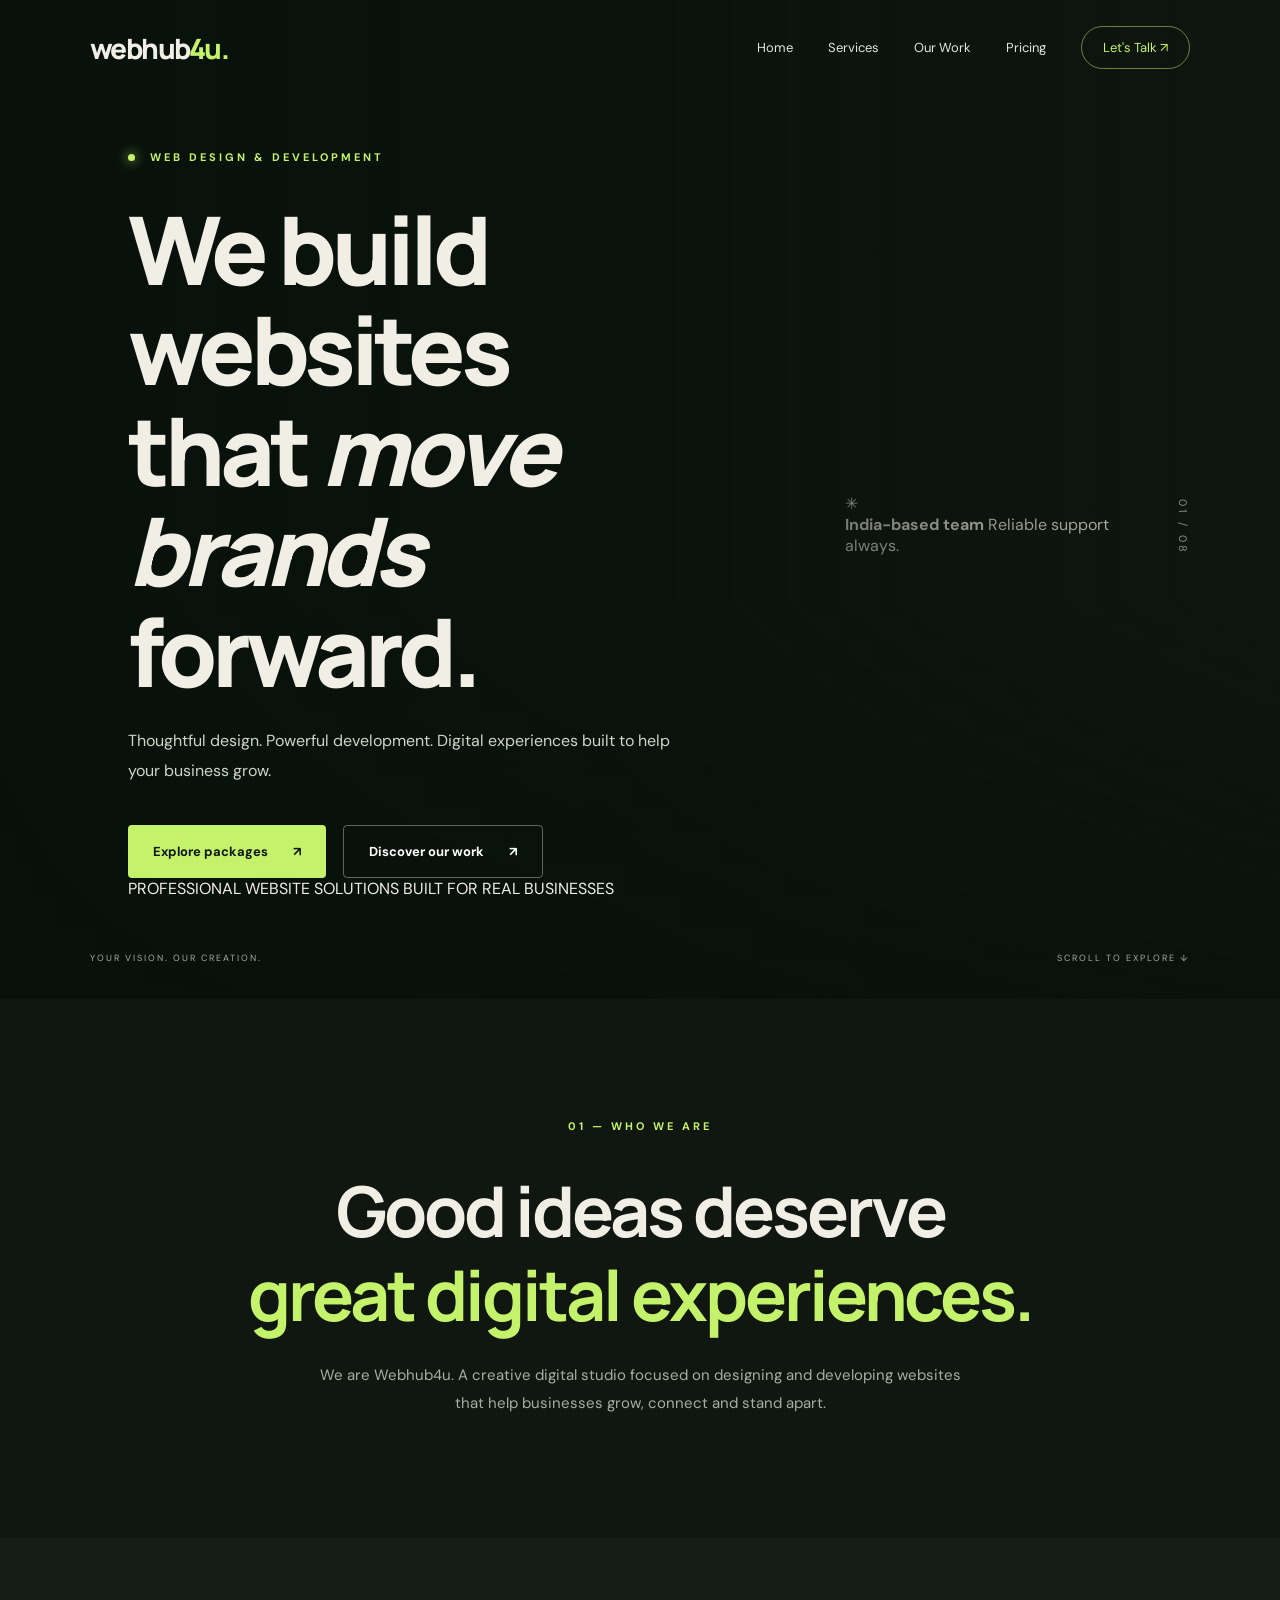
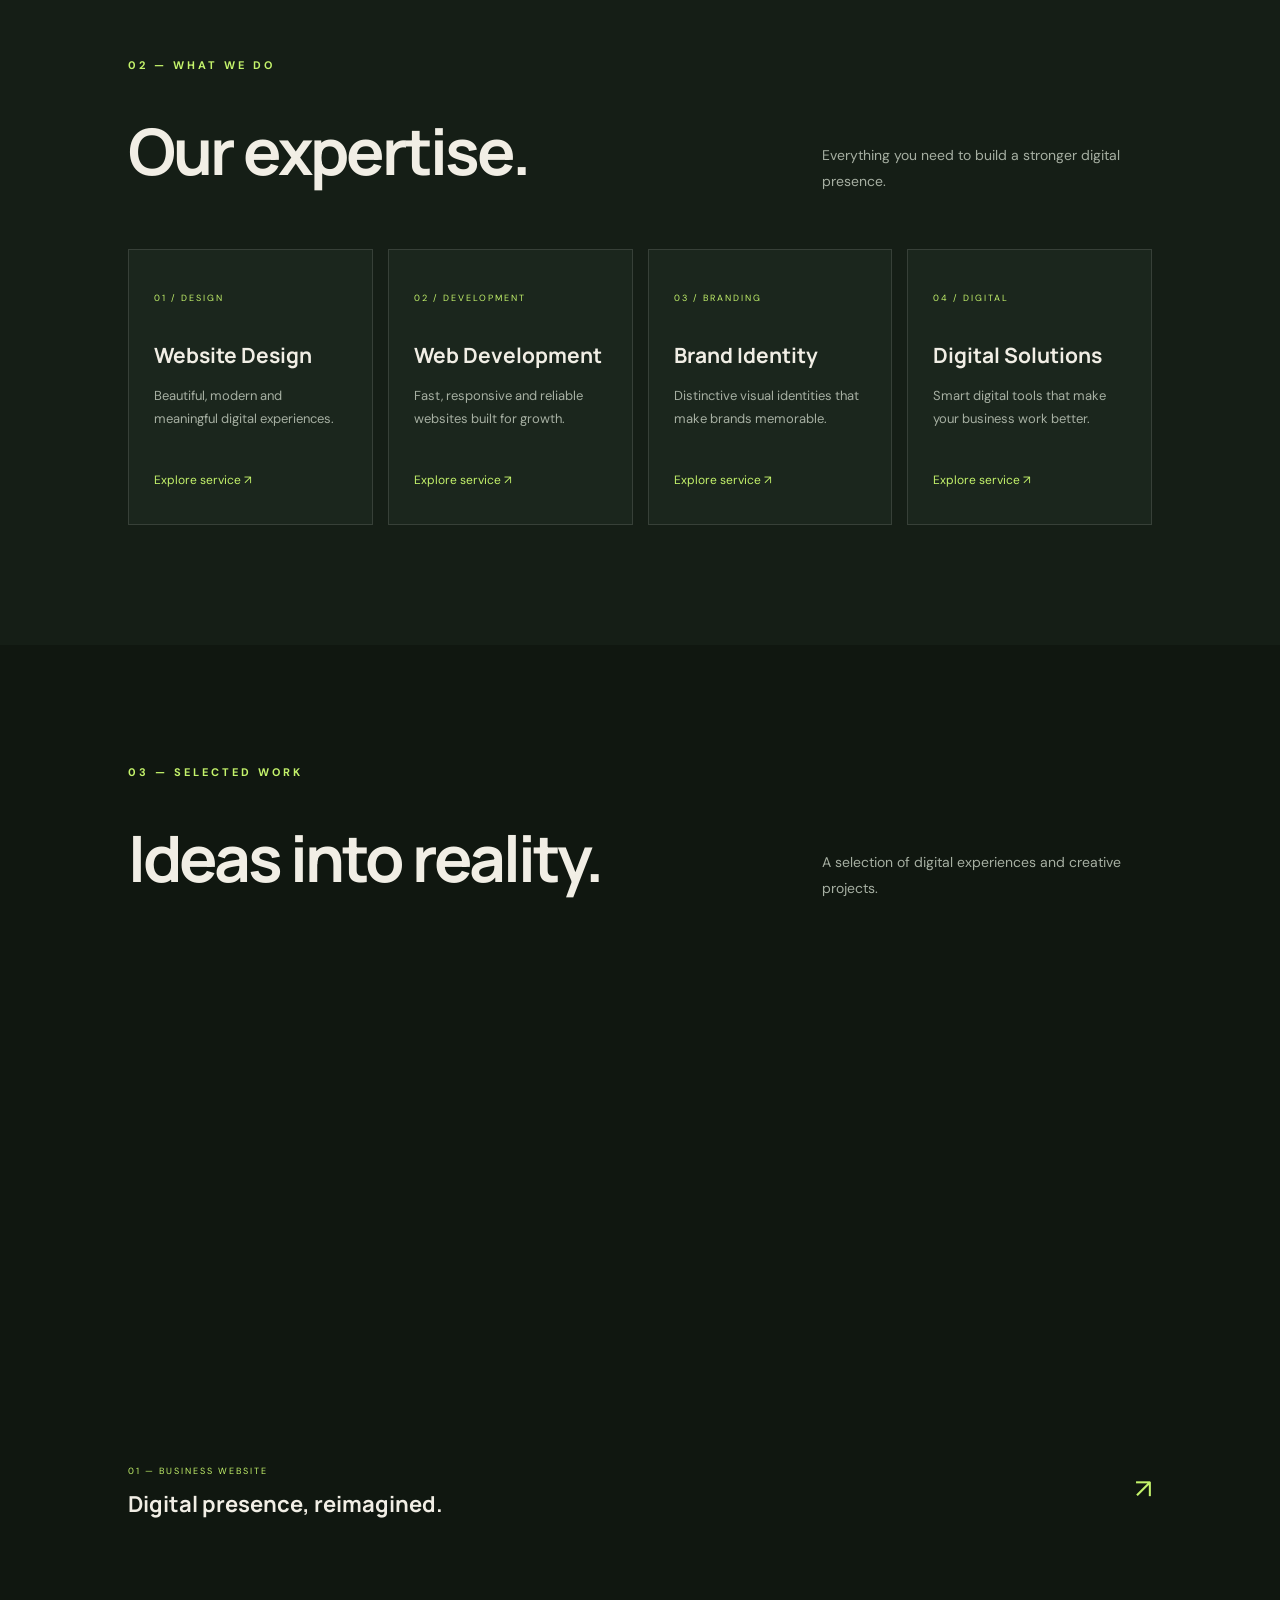
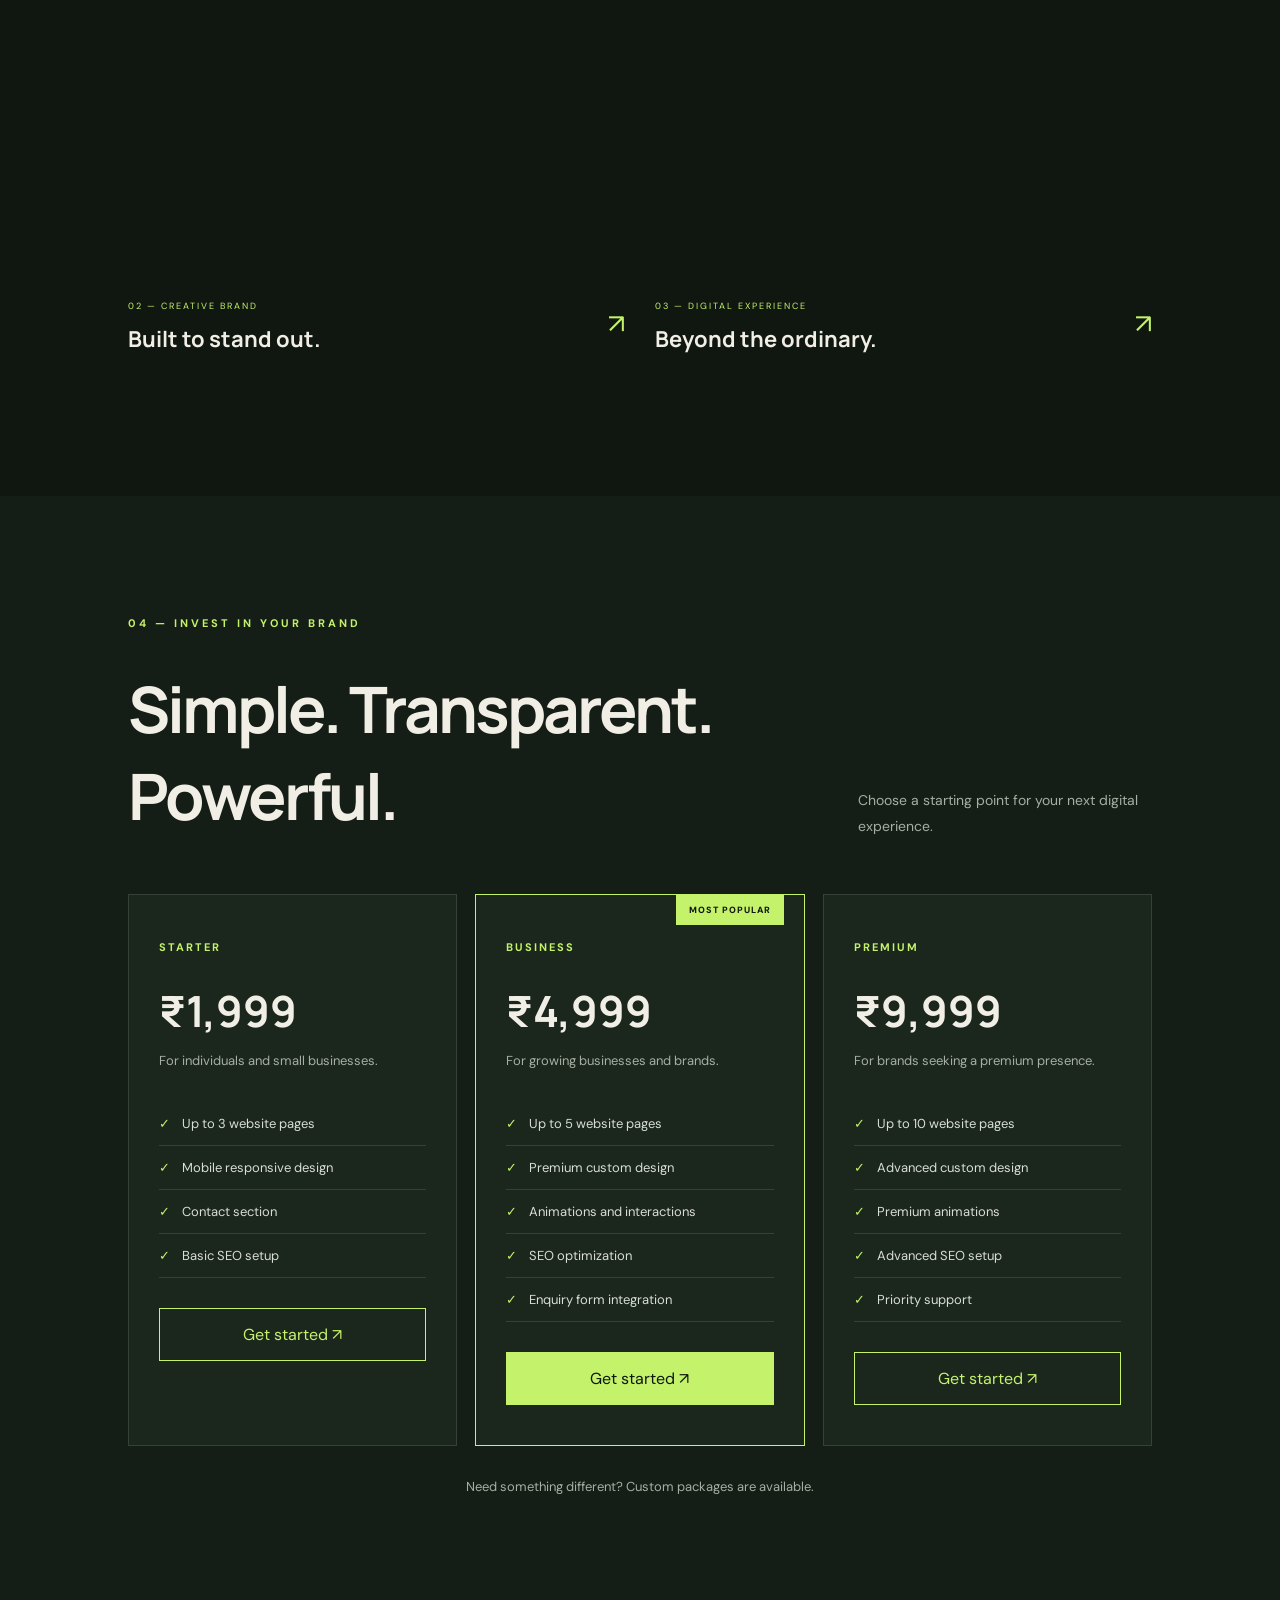
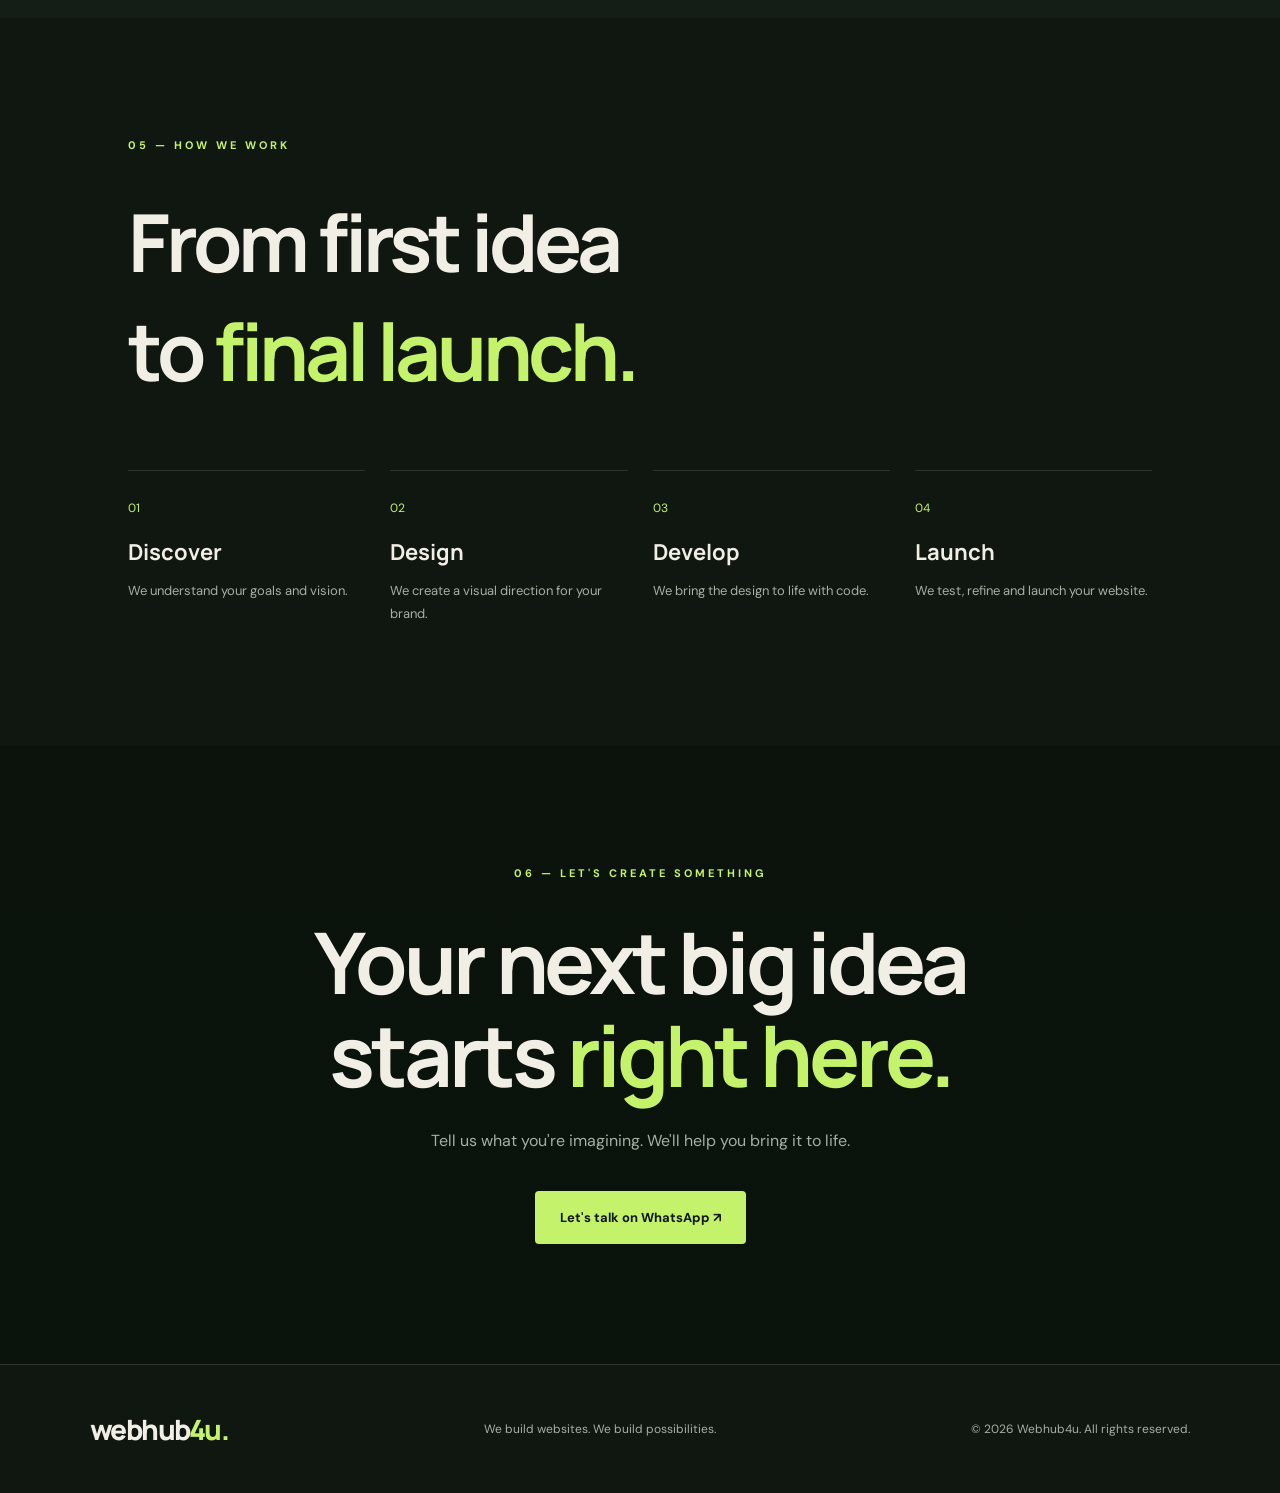
==== commit c7527fea: "Update index.html" ====
--- a/index.html
+++ b/index.html
@@ -51,50 +51,74 @@
 
   <main>
 
-    <section class="hero" id="home">
-
-      <div class="hero-image"></div>
-      <div class="hero-overlay"></div>
-
-      <div class="hero-content">
-
-        <div class="hero-label">
-          <span class="status-dot"></span>
-          INDEPENDENT DIGITAL STUDIO
-        </div>
-
-        <h1>
-          We build<br>
-          <span>digital</span> experiences<br>
-          that move you.
-        </h1>
-
-        <p>
-          We turn ambitious ideas into extraordinary digital
-          experiences. Websites that don't just look beautiful —
-          they make your brand unforgettable.
-        </p>
-
-        <div class="hero-actions">
-          <a href="#contact" class="btn-primary">
-            Start a project <span>↗</span>
-          </a>
-
-          <a href="#work" class="btn-secondary">
-            Explore our work <span>↓</span>
-          </a>
-        </div>
-
-      </div>
-
-      <div class="hero-bottom">
-        <span>DESIGN WITH PURPOSE. BUILT FOR IMPACT.</span>
-        <span>SCROLL TO EXPLORE ↓</span>
-      </div>
-
-      <div class="hero-index">01 / 08</div>
-
-    </section>
+
+<section class="hero" id="home">
+
+  <div class="hero-image"></div>
+  <div class="hero-overlay"></div>
+
+  <div class="hero-content">
+
+    <div class="hero-label">
+      <span class="status-dot"></span>
+      WEB DESIGN & DEVELOPMENT
+    </div>
+
+    <h1>
+      We build websites<br>
+      that <em>move brands</em><br>
+      forward.
+    </h1>
+
+    <p>
+      Thoughtful design. Powerful development. Digital experiences
+      built to help your business grow.
+    </p>
+
+    <div class="hero-actions">
+
+      <a href="#pricing" class="btn-primary">
+        Explore packages <span>↗</span>
+      </a>
+
+      <a href="#work" class="btn-secondary">
+        Discover our work <span>↗</span>
+      </a>
+
+    </div>
+
+    <div class="hero-trust">
+      <span>PROFESSIONAL WEBSITE SOLUTIONS</span>
+      <span>BUILT FOR REAL BUSINESSES</span>
+    </div>
+
+  </div>
+
+  <div class="hero-visual">
+
+    <div class="hero-ring ring-one"></div>
+    <div class="hero-ring ring-two"></div>
+
+    <div class="hero-glass-card">
+      <div class="glass-icon">✳</div>
+      <div>
+        <strong>India-based team</strong>
+        <span>Reliable support always.</span>
+      </div>
+    </div>
+
+  </div>
+
+  <div class="hero-bottom">
+    <span>YOUR VISION. OUR CREATION.</span>
+    <span>SCROLL TO EXPLORE ↓</span>
+  </div>
+
+  <div class="hero-index">01 / 08</div>
+
+</section>
+
+         
 
     <section class="intro reveal" id="intro">
       <div class="section-tag">01 — WHO WE ARE</div>
--- a/style.css
+++ b/style.css
@@ -1,6 +1,970 @@
-:root{--forest:#052b24;--forest-2:#073a30;--forest-3:#0b493b;--lime:#d9f33b;--lime-2:#c9e92b;--cream:#f3f0e5;--cream-2:#e9e5d7;--ink:#0b211c;--muted:#66716a;--white:#f8faf5;--line:rgba(12,37,30,.2);--serif:"Playfair Display",Georgia,serif;--sans:"DM Sans",Arial,sans-serif;--max:1240px}*{box-sizing:border-box}html{scroll-behavior:smooth;scroll-padding-top:82px}body{margin:0;background:var(--cream);color:var(--ink);font-family:var(--sans);font-size:14px;line-height:1.5;-webkit-font-smoothing:antialiased}a{color:inherit;text-decoration:none}button,input,select,textarea{font:inherit}.page-width{width:min(var(--max),calc(100% - 64px));margin-inline:auto}.scroll-progress{position:fixed;z-index:1000;top:0;left:0;height:2px;width:0;background:var(--lime)}.site-header{height:66px;position:absolute;inset:0 0 auto;z-index:100;border-bottom:1px solid rgba(255,255,255,.15);color:#fff;transition:background .3s,backdrop-filter .3s}.site-header.scrolled{position:fixed;background:rgba(3,34,28,.9);backdrop-filter:blur(18px)}.nav-shell{width:min(var(--max),calc(100% - 64px));height:100%;margin:auto;display:flex;align-items:center;justify-content:space-between}.brand{display:inline-flex;align-items:center;gap:7px;color:#fff;font-weight:800;font-size:16px;letter-spacing:-.8px}.brand-mark{font-size:23px;font-weight:800;color:var(--lime);letter-spacing:-2px}.brand-lime{color:var(--lime)}.primary-nav{display:flex;align-items:center;gap:28px;font-size:11px;font-weight:600}.nav-link{position:relative;opacity:.9;transition:color .25s}.nav-link:after{content:"";position:absolute;left:0;right:100%;bottom:-7px;height:1px;background:var(--lime);transition:right .25s}.nav-link:hover,.nav-link.active{color:var(--lime)}.nav-link:hover:after,.nav-link.active:after{right:0}.button{display:inline-flex;justify-content:center;align-items:center;gap:12px;min-height:44px;padding:0 22px;border:1px solid transparent;border-radius:999px;font-size:12px;font-weight:800;letter-spacing:-.1px;transition:transform .25s,box-shadow .25s,background .25s,color .25s;cursor:pointer}.button:hover{transform:translateY(-3px);box-shadow:0 9px 25px rgba(0,0,0,.16)}.button span{font-size:16px;line-height:1}.button-lime{background:var(--lime);color:#0c2019}.button-lime:hover{background:#e7ff57}.button-dark{background:#052b24;color:#fff}.button-outline{border-color:#34443b;color:#0c2019;background:transparent}.button-outline:hover{background:#0b3028;color:#fff}.nav-cta{min-height:34px;padding:0 18px;font-size:10px}.menu-toggle{display:none;background:none;border:0;color:#fff}.cinematic-bg{position:relative;color:#fff;background-color:var(--forest);background-image:linear-gradient(90deg,rgba(1,29,24,.82),rgba(1,35,29,.48) 55%,rgba(1,27,22,.42)),url("https://images.unsplash.com/photo-1448375240586-882707db888b?auto=format&fit=crop&w=2200&q=90");background-size:cover;background-position:center 48%;background-attachment:fixed}.hero{min-height:590px;padding:135px 0 40px;overflow:hidden;background-position:center 46%}.hero:before{content:"";position:absolute;inset:0;background:linear-gradient(180deg,rgba(0,20,17,.28),transparent 55%,rgba(0,25,20,.4));pointer-events:none}.hero-noise{position:absolute;inset:0;opacity:.14;background-image:url("data:image/svg+xml,%3Csvg viewBox='0 0 180 180' xmlns='http://www.w3.org/2000/svg'%3E%3Cfilter id='n'%3E%3CfeTurbulence type='fractalNoise' baseFrequency='.85' numOctaves='3' stitchTiles='stitch'/%3E%3C/filter%3E%3Crect width='100%25' height='100%25' filter='url(%23n)' opacity='.2'/%3E%3C/svg%3E");mix-blend-mode:soft-light}.hero-inner{position:relative;min-height:410px}.hero-copy{max-width:630px;position:relative;z-index:2}.eyebrow{display:flex;align-items:center;gap:8px;margin:0 0 17px;color:var(--lime);font-size:10px;font-weight:800;letter-spacing:1.1px;text-transform:uppercase}.eyebrow-dot{width:7px;height:7px;border-radius:50%;background:var(--lime);box-shadow:0 0 14px var(--lime)}h1,h2,h3,h4,p{margin-top:0}.hero h1{font-size:clamp(48px,6vw,76px);line-height:.99;letter-spacing:-4.5px;margin:0 0 17px;font-weight:800}.hero h1 em,h2 em{font-family:var(--serif);font-weight:600;color:var(--lime);letter-spacing:-2px}.hero-description{font-size:15px;line-height:1.55;max-width:420px;color:rgba(255,255,255,.87);margin-bottom:24px}.hero-actions{display:flex;align-items:center;gap:30px}.text-link{font-size:12px;font-weight:700}.text-link span{margin-left:7px}.text-link:hover{color:var(--lime)}.hero-meta{display:flex;gap:55px;margin-top:40px;color:rgba(255,255,255,.75);font-size:9px;font-weight:700;letter-spacing:1px;text-transform:uppercase}.hero-floating-card{position:absolute;right:3%;bottom:45px;display:flex;align-items:center;gap:12px;padding:13px 18px;border:1px solid rgba(217,243,59,.35);border-radius:16px;background:rgba(3,37,30,.62);backdrop-filter:blur(14px);box-shadow:0 14px 40px rgba(0,0,0,.2);animation:float 5s ease-in-out infinite}.floating-icon{display:grid;place-items:center;width:35px;height:35px;border-radius:11px;background:rgba(217,243,59,.13);color:var(--lime);font-size:20px}.hero-floating-card strong,.hero-floating-card small{display:block}.hero-floating-card strong{font-size:11px}.hero-floating-card small{font-size:10px;color:rgba(255,255,255,.7)}.hero-orbit{position:absolute;border:1px solid rgba(217,243,59,.32);border-radius:50%;pointer-events:none}.orbit-one{width:250px;height:250px;right:17%;top:0;animation:orbit 22s linear infinite}.orbit-two{width:160px;height:160px;right:30%;top:55px;border-color:rgba(255,255,255,.23);animation:orbit 28s linear infinite reverse}.hero-scroll{position:absolute;right:0;bottom:5px;display:flex;align-items:center;gap:10px;color:rgba(255,255,255,.6);font-size:9px;letter-spacing:1px;text-transform:uppercase}.hero-scroll span{width:34px;height:1px;background:var(--lime)}.marquee-band{height:54px;background:linear-gradient(90deg,#d7f43e,#e8fa65 48%,#d7f43e);color:#0a211b;overflow:hidden}.marquee-content{width:min(var(--max),calc(100% - 64px));height:100%;margin:auto;display:flex;align-items:center;gap:7px;font-size:15px}.marquee-content strong{font-weight:800}.marquee-content em{font-family:var(--serif);font-size:18px}.marquee-star{margin:auto;font-size:22px}.marquee-content small{font-size:11px}.section-light{background:var(--cream);color:var(--ink)}.services{padding:27px 0 35px}.section-kicker{display:flex;justify-content:space-between;align-items:center;padding-bottom:10px;border-bottom:1px solid rgba(14,38,30,.25);font-size:9px;font-weight:800;letter-spacing:1.2px;text-transform:uppercase}.section-kicker span:last-child{color:#334b40}.section-heading-row{display:flex;justify-content:space-between;align-items:flex-end;gap:30px;margin:10px 0 22px}.section-heading-row h2,.contact-copy h2{font-size:clamp(34px,4vw,48px);line-height:.95;letter-spacing:-2.5px;margin:0;font-weight:800}.section-heading-row h2 em,.contact-copy h2 em{color:#5c7510}.section-heading-row p{max-width:290px;margin:0 0 3px;font-size:12px;line-height:1.55;color:#36483f}.service-grid{display:grid;grid-template-columns:repeat(4,1fr);gap:14px}.service-card{position:relative;min-height:175px;padding:17px 19px 13px;border:1px solid rgba(18,43,34,.12);border-radius:13px;background:linear-gradient(145deg,rgba(255,255,255,.72),rgba(246,243,233,.8));box-shadow:0 5px 14px rgba(21,37,27,.045);transition:transform .3s,box-shadow .3s,border-color .3s}.service-card:hover{transform:translateY(-6px);border-color:rgba(129,156,29,.45);box-shadow:0 15px 30px rgba(21,37,27,.1)}.card-topline{display:flex;justify-content:space-between;color:#253d2a;font-size:10px;font-weight:800}.card-topline i{color:#9dbb1e;font-style:normal}.service-symbol{font-size:20px;color:#6d8716}.service-card h3{font-size:16px;margin:8px 0 5px;letter-spacing:-.5px}.service-card p{font-size:11px;line-height:1.45;color:#4d5c53;margin-bottom:10px;max-width:260px}.service-card>a{display:block;padding-top:8px;border-top:1px solid rgba(18,43,34,.18);font-size:10px;font-weight:800}.service-card>a span{margin-left:5px}.work-section{padding:22px 0 30px;background-image:linear-gradient(90deg,rgba(1,37,30,.88),rgba(2,43,34,.82)),url("https://images.unsplash.com/photo-1511497584788-876760111969?auto=format&fit=crop&w=2200&q=85");background-position:center 45%;background-attachment:scroll}.section-kicker-dark{border-color:rgba(255,255,255,.35);color:var(--lime)}.section-kicker-dark span:last-child{color:rgba(255,255,255,.85)}.work-heading{align-items:center;margin:11px 0 20px}.work-heading h2{color:#fff}.work-heading p{color:rgba(255,255,255,.8);max-width:290px}.project-grid{display:grid;grid-template-columns:repeat(3,1fr);gap:18px}.project-card{display:block;min-width:0}.project-image{height:175px;position:relative;overflow:hidden;border-radius:10px;border:1px solid rgba(255,255,255,.28);background:#15382f}.project-image:after{content:"";position:absolute;inset:0;background:linear-gradient(0deg,rgba(0,0,0,.28),transparent 55%);pointer-events:none}.project-image img{width:100%;height:100%;object-fit:cover;display:block;transition:transform .65s cubic-bezier(.2,.7,.2,1),filter .4s}.project-card:hover img{transform:scale(1.07);filter:saturate(1.12)}.project-arrow{position:absolute;z-index:1;right:10px;bottom:10px;display:grid;place-items:center;width:30px;height:30px;border-radius:50%;background:var(--lime);color:#0a251d;font-size:18px;transition:transform .25s}.project-card:hover .project-arrow{transform:rotate(45deg)}.project-label{margin-top:10px;color:var(--lime);font-size:9px;font-weight:800;letter-spacing:1px;text-transform:uppercase}.project-card h3{margin:2px 0 0;font-size:16px;color:#fff}.project-card p{margin:0;color:rgba(255,255,255,.78);font-size:11px}.pricing-section{isolation:isolate;padding:28px 0 24px;overflow:hidden;background-image:linear-gradient(180deg,rgba(0,37,30,.65),rgba(0,43,34,.83)),url("https://images.unsplash.com/photo-1464822759023-fed622ff2c3b?auto=format&fit=crop&w=2200&q=90");background-position:center 55%;background-attachment:fixed}.pricing-section:before{content:"";position:absolute;inset:0;background:linear-gradient(90deg,rgba(0,38,31,.48),transparent 50%,rgba(0,38,31,.35));z-index:-1}.pricing-content{position:relative}.pricing-intro{text-align:center;margin-bottom:21px}.pricing-pill{display:inline-flex;align-items:center;gap:9px;padding:5px 17px;border:1px solid rgba(255,255,255,.45);border-radius:999px;color:#fff;font-size:10px;font-weight:800;letter-spacing:1.5px;text-transform:uppercase}.pricing-pill span{width:7px;height:7px;border-radius:50%;background:var(--lime);box-shadow:0 0 10px var(--lime)}.pricing-intro h2{font-size:clamp(36px,4.5vw,52px);line-height:.96;letter-spacing:-2px;margin:10px 0 7px}.pricing-intro p{margin:0;color:rgba(255,255,255,.85);font-size:12px}.pricing-grid{display:grid;grid-template-columns:repeat(3,minmax(0,1fr)) minmax(0,1fr);gap:12px;align-items:stretch}.price-card{position:relative;display:flex;flex-direction:column;min-width:0;padding:20px 18px 15px;border-radius:17px;background:linear-gradient(145deg,#f6f3e8,#e8e4d5);color:#10231c;box-shadow:0 15px 40px rgba(0,0,0,.18);border:1px solid rgba(255,255,255,.7);transition:transform .3s,box-shadow .3s}.price-card:hover{transform:translateY(-5px);box-shadow:0 20px 50px rgba(0,0,0,.26)}.price-card-featured{background:linear-gradient(145deg,#f5f3e8,#e8e6d5);border:2px solid var(--lime);box-shadow:0 0 0 3px rgba(217,243,59,.12),0 0 28px rgba(217,243,59,.36),0 15px 40px rgba(0,0,0,.2);transform:translateY(-5px)}.price-card-featured:hover{transform:translateY(-10px)}.popular-tag{position:absolute;top:-13px;left:50%;transform:translateX(-50%);white-space:nowrap;padding:4px 14px;border-radius:999px;background:var(--lime);color:#152319;font-size:9px;font-weight:900;text-transform:uppercase;letter-spacing:.5px}.price-card-head{display:flex;align-items:center;gap:12px;min-height:53px}.plan-icon{flex:0 0 43px;width:43px;height:43px;display:grid;place-items:center;border-radius:13px;background:#e0e5bd;font-size:24px}.price-card h3{font-size:18px;line-height:1;margin:0 0 4px;letter-spacing:-.7px}.price-card-head p{font-size:10px;line-height:1.3;margin:0;color:#465149}.price-line{display:flex;align-items:center;justify-content:space-between;padding:12px 0 9px;border-bottom:1px solid rgba(15,40,30,.22)}.price-line strong{font-size:30px;line-height:1;font-weight:800;letter-spacing:-1.2px}.price-line span{padding:5px 9px;border-radius:999px;background:#e4e1d4;text-align:center;font-size:9px;line-height:1.15}.price-card h4{margin:9px 0 5px;font-size:10px;text-transform:uppercase;letter-spacing:.6px}.feature-list{list-style:none;padding:0;margin:0 0 12px;flex:1}.feature-list li{position:relative;padding-left:17px;margin:2px 0;font-size:10px;line-height:1.3}.feature-list li:before{content:"✓";position:absolute;left:0;top:0;color:#718b00;font-weight:900;font-size:13px}.delivery-time{display:flex;align-items:center;justify-content:center;gap:9px;margin-top:auto;margin-bottom:8px;padding:7px 10px;border-radius:999px;background:#e5e2d4;font-size:12px}.delivery-time span{font-size:10px;font-weight:700}.price-card>.button{min-height:38px;padding:0 12px;font-size:11px}.custom-card{overflow:hidden;color:#fff;background:linear-gradient(160deg,rgba(3,42,34,.96),rgba(1,29,24,.94));border-color:rgba(217,243,59,.4);box-shadow:0 14px 40px rgba(0,0,0,.2)}.custom-card>*:not(.custom-mountain){position:relative;z-index:1}.custom-icon{width:43px;height:43px;display:grid;place-items:center;margin-bottom:8px;border-radius:12px;background:rgba(217,243,59,.12);color:var(--lime);font-size:26px}.custom-card h3{font-size:19px;margin:0 0 5px}.custom-card>p{font-size:10px;color:rgba(255,255,255,.8);line-height:1.4;margin-bottom:13px}.custom-divider{height:1px;background:rgba(255,255,255,.3);margin:0 0 10px}.custom-card h4{font-size:10px;color:rgba(255,255,255,.8)}.custom-card .feature-list{margin-bottom:12px}.custom-card .feature-list li{font-size:10px;margin:7px 0}.custom-card .feature-list li:before{color:var(--lime)}.custom-note{display:flex;align-items:center;gap:6px;padding:7px 8px;margin-bottom:9px;border:1px solid rgba(217,243,59,.35);border-radius:9px;color:var(--lime);font-size:11px}.custom-note span{color:rgba(255,255,255,.8);font-size:9px}.custom-mountain{position:absolute;inset:auto 0 0;height:110px;opacity:.4;background:url("https://images.unsplash.com/photo-1464822759023-fed622ff2c3b?auto=format&fit=crop&w=700&q=70") center 58%/cover;mask-image:linear-gradient(transparent,#000)}.pricing-benefits{display:flex;justify-content:center;align-items:center;gap:30px;margin-top:18px;color:#fff}.pricing-benefits span{display:flex;align-items:center;gap:9px;font-size:19px;color:var(--lime)}.pricing-benefits b{color:#fff;font-size:10px;letter-spacing:.7px;text-transform:uppercase}.pricing-benefits i{height:20px;width:1px;background:rgba(255,255,255,.55)}.process-section{padding:25px 0 28px}.process-heading{margin-bottom:17px}.process-heading p{max-width:280px}.process-grid{display:grid;grid-template-columns:repeat(4,1fr);gap:25px}.process-step{position:relative;padding:0 20px}.step-number{position:relative;z-index:1;display:grid;place-items:center;width:25px;height:25px;border-radius:50%;background:#e0ef9a;color:#20351e;font-size:10px;font-weight:900}.step-line{position:absolute;top:12px;left:38px;right:0;height:1px;background:linear-gradient(90deg,#9eae85,#b8c0a9)}.step-line:after{content:"›";position:absolute;right:0;top:-9px;color:#899b74;font-size:17px}.process-step h3{font-size:14px;margin:5px 0 2px}.process-step p{font-size:10px;line-height:1.4;color:#526057;margin:0;max-width:220px}.cta-section{min-height:180px;display:grid;place-items:center;text-align:center;padding:24px 20px;background-image:linear-gradient(90deg,rgba(0,34,27,.82),rgba(0,42,33,.62),rgba(0,34,27,.82)),url("https://images.unsplash.com/photo-1464822759023-fed622ff2c3b?auto=format&fit=crop&w=2000&q=85");background-position:center 61%;background-attachment:scroll}.cta-inner .eyebrow{justify-content:center;margin-bottom:4px;font-size:9px}.cta-inner h2{font-size:36px;line-height:.94;letter-spacing:-1.5px;margin:0 0 8px}.cta-inner h2 em{color:var(--lime)}.cta-inner>p:not(.eyebrow){font-size:10px;line-height:1.35;color:rgba(255,255,255,.83);margin-bottom:10px}.cta-inner .button{min-height:33px;font-size:10px}.contact-section{padding:22px 0 26px}.contact-layout{display:grid;grid-template-columns:.8fr 1.7fr;gap:55px;padding-top:15px}.contact-copy h2{font-size:42px}.contact-copy>p{max-width:270px;margin:10px 0 18px;color:#536057;font-size:11px;line-height:1.5}.contact-mini{display:flex;align-items:center;gap:10px}.contact-mini-icon{display:grid;place-items:center;width:34px;height:34px;border-radius:10px;background:#e5ebc7;color:#627b12;font-size:20px}.contact-mini b,.contact-mini small{display:block}.contact-mini b{font-size:11px}.contact-mini small{font-size:10px;color:#66716a}.contact-form{display:flex;flex-direction:column;gap:12px}.form-row{display:grid;grid-template-columns:1fr 1fr;gap:20px}.contact-form label{display:flex;flex-direction:column;gap:6px;font-size:9px;font-weight:800;letter-spacing:.7px;text-transform:uppercase}.contact-form input,.contact-form select,.contact-form textarea{width:100%;padding:8px 0;border:0;border-bottom:1px solid rgba(12,37,30,.3);border-radius:0;background:transparent;color:#12251e;outline:none;font-size:11px;font-weight:500;letter-spacing:0;text-transform:none;resize:vertical}.contact-form input:focus,.contact-form select:focus,.contact-form textarea:focus{border-color:#79920d}.contact-form input::placeholder,.contact-form textarea::placeholder{color:#8b9388}.form-bottom{display:flex;justify-content:space-between;align-items:center;gap:15px}.form-status{margin:0;font-size:9px;color:#66716a}.form-status.success{color:#45670a;font-weight:700}.form-bottom .button{min-height:38px;font-size:10px}.site-footer{background:#031e19;color:#fff;padding:16px 0}.footer-inner{display:flex;align-items:center;justify-content:space-between;gap:20px}.footer-inner .brand{font-size:14px}.footer-inner .brand-mark{font-size:20px}.footer-tagline{font-size:9px;color:rgba(255,255,255,.7)}.footer-inner nav{display:flex;gap:18px;padding:0 24px;border-left:1px solid rgba(255,255,255,.4);border-right:1px solid rgba(255,255,255,.4)}.footer-inner nav a{font-size:9px;color:rgba(255,255,255,.85)}.footer-inner nav a:hover{color:var(--lime)}.footer-social{display:flex;gap:12px;font-size:16px}.footer-inner>small{font-size:9px;color:rgba(255,255,255,.65);white-space:nowrap}.reveal{opacity:0;transform:translateY(24px);transition:opacity .7s ease,transform .7s cubic-bezier(.2,.7,.2,1)}.reveal.is-visible{opacity:1;transform:translateY(0)}.service-card:nth-child(2),.project-card:nth-child(2),.price-card:nth-child(2),.process-step:nth-child(2){transition-delay:.08s}.service-card:nth-child(3),.project-card:nth-child(3),.price-card:nth-child(3),.process-step:nth-child(3){transition-delay:.16s}.service-card:nth-child(4),.price-card:nth-child(4),.process-step:nth-child(4){transition-delay:.24s}@keyframes float{0%,100%{transform:translateY(0)}50%{transform:translateY(-9px)}}@keyframes orbit{to{transform:rotate(360deg)}}
-
-@media(max-width:1050px){.primary-nav{gap:17px}.pricing-grid{grid-template-columns:repeat(2,minmax(0,1fr));max-width:800px;margin:auto}.price-card{min-height:540px}.custom-card{min-height:540px}.pricing-benefits{gap:16px}.footer-inner{flex-wrap:wrap}.footer-inner nav{order:4;width:100%;justify-content:center;border:0;padding:10px 0 0}.footer-tagline{margin-right:auto}}
-@media(max-width:720px){html{scroll-padding-top:70px}.page-width,.nav-shell,.marquee-content{width:calc(100% - 36px)}.site-header{height:62px}.menu-toggle{display:flex;flex-direction:column;gap:5px;padding:9px;cursor:pointer}.menu-toggle span{display:block;width:23px;height:2px;background:#fff;border-radius:2px;transition:transform .25s}.menu-toggle[aria-expanded="true"] span:first-child{transform:translateY(3.5px) rotate(45deg)}.menu-toggle[aria-expanded="true"] span:last-child{transform:translateY(-3.5px) rotate(-45deg)}.primary-nav{position:absolute;top:61px;left:0;right:0;display:flex;flex-direction:column;align-items:stretch;gap:0;padding:10px 18px 18px;background:rgba(3,34,28,.97);backdrop-filter:blur(18px);border-bottom:1px solid rgba(255,255,255,.13);opacity:0;visibility:hidden;transform:translateY(-8px);transition:opacity .25s,transform .25s,visibility .25s}.primary-nav.open{opacity:1;visibility:visible;transform:translateY(0)}.nav-link{padding:12px 4px;border-bottom:1px solid rgba(255,255,255,.1)}.nav-link:after{display:none}.nav-cta{margin-top:13px;align-self:flex-start}.hero{min-height:670px;padding:125px 0 35px;background-position:58% center;background-attachment:scroll}.hero-inner{min-height:505px}.hero h1{font-size:clamp(44px,12vw,62px);letter-spacing:-3.2px}.hero-description{max-width:340px;font-size:13px}.hero-meta{gap:18px;flex-wrap:wrap;margin-top:32px;font-size:8px}.hero-floating-card{right:0;bottom:50px;padding:10px 12px}.hero-orbit{opacity:.65}.orbit-one{width:190px;height:190px;right:-15px;top:20px}.orbit-two{width:125px;height:125px;right:100px;top:70px}.hero-scroll{left:0;right:auto;bottom:0}.marquee-band{height:48px}.marquee-content{font-size:13px}.marquee-content em{font-size:15px}.marquee-content small{font-size:9px}.marquee-star{margin-left:auto}.section-kicker{font-size:8px}.services{padding:24px 0 27px}.section-heading-row{align-items:flex-start;flex-direction:column;gap:10px;margin:13px 0 17px}.section-heading-row h2{font-size:40px}.section-heading-row p{max-width:380px;font-size:11px}.service-grid{grid-template-columns:repeat(2,minmax(0,1fr));gap:10px}.service-card{min-height:185px;padding:14px 13px 11px}.service-card h3{font-size:14px}.service-card p{font-size:10px}.work-section{padding:23px 0 25px}.work-heading{flex-direction:row;align-items:flex-end}.work-heading p{max-width:155px;font-size:9px}.work-heading h2{font-size:38px}.project-grid{grid-template-columns:1fr;gap:19px}.project-image{height:190px}.project-label{margin-top:7px}.project-card h3{font-size:15px}.project-card p{font-size:10px}.pricing-section{padding:27px 0 22px;background-attachment:scroll}.pricing-intro h2{font-size:39px}.pricing-intro p{font-size:10px}.pricing-grid{grid-template-columns:1fr;gap:17px;max-width:420px}.price-card,.custom-card{min-height:0;padding:19px 18px 15px}.price-card-featured{transform:none;margin-top:5px}.price-card-featured:hover{transform:translateY(-5px)}.price-card h3{font-size:18px}.price-line strong{font-size:32px}.feature-list li{font-size:11px;margin:4px 0}.custom-card .feature-list li{font-size:11px}.pricing-benefits{display:grid;grid-template-columns:1fr 1fr;gap:12px 10px;max-width:340px;margin:19px auto 0}.pricing-benefits i{display:none}.pricing-benefits span{font-size:17px}.pricing-benefits b{font-size:8px}.process-section{padding:23px 0}.process-heading{margin-bottom:18px}.process-grid{grid-template-columns:1fr 1fr;gap:22px 12px}.process-step{padding:0 6px}.step-line{left:35px;right:-5px}.process-step:nth-child(2) .step-line{right:-8px}.process-step h3{font-size:13px}.process-step p{font-size:9px}.cta-section{min-height:205px;background-position:center;background-attachment:scroll}.cta-inner h2{font-size:34px}.contact-section{padding:22px 0 25px}.contact-layout{grid-template-columns:1fr;gap:18px;padding-top:17px}.contact-copy h2{font-size:39px}.contact-copy>p{max-width:340px}.contact-mini{display:none}.contact-form{gap:13px}.form-row{grid-template-columns:1fr;gap:13px}.form-bottom{align-items:flex-start;flex-direction:column}.form-bottom .button{align-self:stretch}.site-footer{padding:18px 0}.footer-inner{justify-content:center;gap:10px}.footer-inner .brand{margin-right:auto}.footer-tagline{margin-right:0}.footer-inner nav{order:5;flex-wrap:wrap;gap:12px 20px;padding:12px 0 3px;border-top:1px solid rgba(255,255,255,.2)}.footer-inner>small{width:100%;text-align:center}.footer-social{margin-left:auto}}
-@media(max-width:380px){.page-width,.nav-shell,.marquee-content{width:calc(100% - 28px)}.hero h1{font-size:42px}.hero-actions{gap:15px}.hero-actions .button{padding:0 16px}.text-link{font-size:10px}.hero-floating-card{bottom:58px}.service-grid{grid-template-columns:1fr}.service-card{min-height:155px}.work-heading p{max-width:130px}.pricing-intro h2{font-size:34px}}
-@media(prefers-reduced-motion:reduce){*,*::before,*::after{scroll-behavior:auto!important;animation-duration:.01ms!important;animation-iteration-count:1!important;transition-duration:.01ms!important}.reveal{opacity:1;transform:none}}
+
+/* =========================================
+   WEBHUB4U — CINEMATIC WEBSITE
+   VERSION 1.0
+========================================= */
+
+:root {
+  --bg: #101710;
+  --bg-light: #18221a;
+  --card: #1b261d;
+  --cream: #f1eee5;
+  --muted: #a6afa2;
+  --lime: #c4f36b;
+  --border: rgba(255,255,255,.12);
+  --font: 'DM Sans', sans-serif;
+  --heading: 'Manrope', sans-serif;
+}
+
+* {
+  margin: 0;
+  padding: 0;
+  box-sizing: border-box;
+}
+
+html {
+  scroll-behavior: smooth;
+  scroll-padding-top: 100px;
+}
+
+body {
+  background: var(--bg);
+  color: var(--cream);
+  font-family: var(--font);
+  overflow-x: hidden;
+}
+
+a {
+  color: inherit;
+  text-decoration: none;
+}
+
+button {
+  font: inherit;
+  cursor: pointer;
+  border: none;
+}
+
+::selection {
+  background: var(--lime);
+  color: var(--bg);
+}
+
+/* LOADER */
+
+.loader {
+  position: fixed;
+  inset: 0;
+  z-index: 9999;
+  background: var(--bg);
+  display: flex;
+  align-items: center;
+  justify-content: center;
+  flex-direction: column;
+  gap: 20px;
+  transition: opacity .7s ease, visibility .7s ease;
+}
+
+.loader.hide {
+  opacity: 0;
+  visibility: hidden;
+}
+
+.loader-logo {
+  font-family: var(--heading);
+  font-size: 36px;
+  font-weight: 800;
+}
+
+.loader-logo span,
+.logo span {
+  color: var(--lime);
+}
+
+.loader-line {
+  width: 100px;
+  height: 2px;
+  background: var(--lime);
+  animation: loaderLine 1.2s ease-in-out infinite;
+}
+
+@keyframes loaderLine {
+  0% { transform: scaleX(.1); opacity: .3; }
+  50% { transform: scaleX(1); opacity: 1; }
+  100% { transform: scaleX(.1); opacity: .3; }
+}
+
+/* SCROLL PROGRESS */
+
+.scroll-progress {
+  position: fixed;
+  top: 0;
+  left: 0;
+  height: 3px;
+  width: 0;
+  background: var(--lime);
+  z-index: 10000;
+}
+
+/* HEADER */
+
+.site-header {
+  position: fixed;
+  top: 0;
+  left: 0;
+  width: 100%;
+  z-index: 1000;
+  padding: 26px 7%;
+  display: flex;
+  align-items: center;
+  justify-content: space-between;
+  transition: .4s ease;
+}
+
+.site-header.scrolled {
+  background: rgba(15,23,16,.92);
+  backdrop-filter: blur(18px);
+  padding-top: 17px;
+  padding-bottom: 17px;
+  border-bottom: 1px solid var(--border);
+}
+
+.logo {
+  font-family: var(--heading);
+  font-size: 28px;
+  font-weight: 800;
+  letter-spacing: -1.5px;
+}
+
+.primary-nav {
+  display: flex;
+  align-items: center;
+  gap: 35px;
+}
+
+.nav-link {
+  font-size: 13px;
+  color: #e3e6df;
+  transition: .3s;
+}
+
+.nav-link:hover {
+  color: var(--lime);
+}
+
+.nav-contact {
+  border: 1px solid rgba(196,243,107,.5);
+  padding: 12px 21px;
+  border-radius: 30px;
+  color: var(--lime);
+}
+
+.nav-contact:hover {
+  background: var(--lime);
+  color: var(--bg);
+}
+
+.menu-toggle {
+  display: none;
+  background: transparent;
+  width: 36px;
+  height: 36px;
+}
+
+.menu-toggle span {
+  display: block;
+  height: 2px;
+  width: 25px;
+  background: white;
+  margin: 6px auto;
+}
+
+/* HERO */
+
+.hero {
+  position: relative;
+  min-height: 100vh;
+  min-height: 100svh;
+  display: flex;
+  align-items: center;
+  overflow: hidden;
+  padding: 150px 10% 100px;
+}
+
+.hero-image {
+  position: absolute;
+  inset: 0;
+  background-image: url('https://images.unsplash.com/photo-1464822759023-fed622ff2c3b?auto=format&fit=crop&w=2400&q=90');
+  background-size: cover;
+  background-position: center 48%;
+  transform: scale(1.06);
+  animation: heroZoom 12s ease-out forwards;
+}
+
+@keyframes heroZoom {
+  to { transform: scale(1); }
+}
+
+.hero-overlay {
+  position: absolute;
+  inset: 0;
+  background:
+    linear-gradient(90deg, rgba(8,17,11,.94) 0%, rgba(8,17,11,.7) 48%, rgba(8,17,11,.18) 100%),
+    linear-gradient(0deg, rgba(8,17,11,.75), transparent 40%);
+}
+
+.hero-content {
+  position: relative;
+  z-index: 2;
+  max-width: 850px;
+  animation: heroEnter 1s .3s both;
+}
+
+@keyframes heroEnter {
+  from {
+    opacity: 0;
+    transform: translateY(35px);
+  }
+  to {
+    opacity: 1;
+    transform: translateY(0);
+  }
+}
+
+.hero-label,
+.section-tag {
+  font-size: 11px;
+  letter-spacing: 3px;
+  color: var(--lime);
+  font-weight: 700;
+}
+
+.status-dot {
+  display: inline-block;
+  width: 7px;
+  height: 7px;
+  background: var(--lime);
+  border-radius: 50%;
+  margin-right: 9px;
+  box-shadow: 0 0 12px var(--lime);
+}
+
+.hero h1 {
+  font-family: var(--heading);
+  font-size: clamp(48px, 7.4vw, 100px);
+  line-height: 1.06;
+  letter-spacing: -5px;
+  font-weight: 800;
+  margin: 35px 0 25px;
+}
+
+.hero h1 span,
+.intro h2 span,
+.process h2 span,
+.contact h2 span {
+  color: var(--lime);
+}
+
+.hero-content > p {
+  max-width: 550px;
+  color: #d0d5ca;
+  font-size: 16px;
+  line-height: 1.9;
+}
+
+.hero-actions {
+  display: flex;
+  gap: 17px;
+  margin-top: 38px;
+  flex-wrap: wrap;
+}
+
+.btn-primary,
+.btn-secondary {
+  min-height: 53px;
+  display: inline-flex;
+  align-items: center;
+  justify-content: center;
+  gap: 25px;
+  padding: 0 25px;
+  border-radius: 4px;
+  font-size: 13px;
+  font-weight: 700;
+  transition: .35s ease;
+}
+
+.btn-primary {
+  background: var(--lime);
+  color: var(--bg);
+}
+
+.btn-primary:hover {
+  background: white;
+  transform: translateY(-4px);
+  box-shadow: 0 12px 35px rgba(196,243,107,.15);
+}
+
+.btn-secondary {
+  border: 1px solid rgba(255,255,255,.35);
+  color: white;
+}
+
+.btn-secondary:hover {
+  border-color: var(--lime);
+  color: var(--lime);
+  transform: translateY(-4px);
+}
+
+.hero-bottom {
+  position: absolute;
+  bottom: 35px;
+  left: 7%;
+  right: 7%;
+  display: flex;
+  justify-content: space-between;
+  font-size: 9px;
+  letter-spacing: 2px;
+  color: rgba(255,255,255,.65);
+}
+
+.hero-index {
+  position: absolute;
+  right: 7%;
+  top: 50%;
+  color: rgba(255,255,255,.5);
+  font-size: 11px;
+  letter-spacing: 3px;
+  writing-mode: vertical-rl;
+}
+
+/* COMMON SECTIONS */
+
+section:not(.hero) {
+  padding: 120px 10%;
+}
+
+.section-heading {
+  display: flex;
+  justify-content: space-between;
+  align-items: end;
+  gap: 25px;
+  margin: 35px 0 55px;
+}
+
+.section-heading h2 {
+  font-family: var(--heading);
+  font-size: clamp(36px,5vw,65px);
+  letter-spacing: -3px;
+}
+
+.section-heading p {
+  color: var(--muted);
+  max-width: 330px;
+  line-height: 1.8;
+  font-size: 14px;
+}
+
+/* INTRO */
+
+.intro {
+  text-align: center;
+  background: var(--bg);
+}
+
+.intro h2 {
+  font-family: var(--heading);
+  font-size: clamp(35px,5.5vw,70px);
+  letter-spacing: -3px;
+  line-height: 1.2;
+  margin: 35px 0 25px;
+}
+
+.intro > p {
+  color: var(--muted);
+  max-width: 650px;
+  margin: auto;
+  line-height: 1.9;
+  font-size: 15px;
+}
+
+/* SERVICES */
+
+.services {
+  background: #151e16;
+}
+
+.service-grid {
+  display: grid;
+  grid-template-columns: repeat(4,1fr);
+  gap: 15px;
+}
+
+.service-card {
+  background: var(--card);
+  padding: 35px 25px;
+  min-height: 270px;
+  border: 1px solid var(--border);
+  transition: .4s ease;
+}
+
+.service-card:hover {
+  transform: translateY(-9px);
+  border-color: rgba(196,243,107,.6);
+  background: #202d21;
+}
+
+.service-card > span,
+.project-info > div > span {
+  color: var(--lime);
+  font-size: 9px;
+  letter-spacing: 2px;
+}
+
+.service-card h3 {
+  font-family: var(--heading);
+  font-size: 21px;
+  margin: 35px 0 15px;
+}
+
+.service-card p {
+  color: var(--muted);
+  font-size: 13px;
+  line-height: 1.8;
+  min-height: 70px;
+}
+
+.service-card a {
+  display: inline-block;
+  color: var(--lime);
+  font-size: 12px;
+  margin-top: 18px;
+}
+
+/* PORTFOLIO */
+
+.portfolio-grid {
+  display: grid;
+  grid-template-columns: repeat(2,1fr);
+  gap: 30px;
+}
+
+.project-large {
+  grid-column: span 2;
+}
+
+.project-image {
+  height: 300px;
+  background-size: cover;
+  background-position: center;
+  position: relative;
+  overflow: hidden;
+  transition: transform .6s ease;
+}
+
+.project-large .project-image {
+  height: 480px;
+}
+
+.project:hover .project-image {
+  transform: scale(1.015);
+}
+
+.project-one {
+  background-image: url('https://images.unsplash.com/photo-1497366754035-f200968a6e72?auto=format&fit=crop&w=1600&q=85');
+}
+
+.project-two {
+  background-image: url('https://images.unsplash.com/photo-1600210492486-724fe5c67fb0?auto=format&fit=crop&w=1200&q=85');
+}
+
+.project-three {
+  background-image: url('https://images.unsplash.com/photo-1519389950473-47ba0277781c?auto=format&fit=crop&w=1200&q=85');
+}
+
+.project-info {
+  padding: 22px 0;
+  display: flex;
+  justify-content: space-between;
+  align-items: center;
+}
+
+.project-info h3 {
+  font-family: var(--heading);
+  font-size: 22px;
+  margin-top: 10px;
+}
+
+.project-arrow {
+  font-size: 27px;
+  color: var(--lime);
+}
+
+/* PRICING */
+
+.pricing {
+  background: #151e16;
+}
+
+.pricing-grid {
+  display: grid;
+  grid-template-columns: repeat(3,1fr);
+  gap: 18px;
+}
+
+.price-card {
+  position: relative;
+  background: var(--card);
+  border: 1px solid var(--border);
+  padding: 40px 30px;
+  transition: .4s ease;
+}
+
+.price-card:hover {
+  transform: translateY(-7px);
+}
+
+.price-card.featured {
+  border-color: var(--lime);
+}
+
+.price-card > span {
+  color: var(--lime);
+  font-size: 11px;
+  letter-spacing: 2px;
+  font-weight: 700;
+}
+
+.price-card h3 {
+  font-family: var(--heading);
+  font-size: 43px;
+  margin: 25px 0 10px;
+}
+
+.price-card > p,
+.price-note {
+  font-size: 13px;
+  color: var(--muted);
+  line-height: 1.7;
+}
+
+.price-card ul {
+  list-style: none;
+  margin: 30px 0;
+}
+
+.price-card li {
+  border-bottom: 1px solid var(--border);
+  padding: 13px 0;
+  font-size: 13px;
+  color: #d8ded5;
+}
+
+.price-card li::before {
+  content: "✓";
+  color: var(--lime);
+  margin-right: 12px;
+}
+
+.popular {
+  position: absolute;
+  top: 0;
+  right: 20px;
+  background: var(--lime);
+  color: var(--bg);
+  font-size: 9px;
+  font-weight: 800;
+  letter-spacing: 1px;
+  padding: 9px 13px;
+}
+
+.price-button {
+  width: 100%;
+  padding: 15px;
+  background: transparent;
+  border: 1px solid var(--lime);
+  color: var(--lime);
+  transition: .3s;
+}
+
+.price-button:hover {
+  background: var(--lime);
+  color: var(--bg);
+}
+
+.featured .price-button {
+  background: var(--lime);
+  color: var(--bg);
+}
+
+.price-note {
+  text-align: center;
+  margin-top: 30px;
+}
+
+/* PROCESS */
+
+.process h2 {
+  font-family: var(--heading);
+  font-size: clamp(45px,7vw,80px);
+  letter-spacing: -4px;
+  margin: 35px 0 65px;
+}
+
+.process-grid {
+  display: grid;
+  grid-template-columns: repeat(4,1fr);
+  gap: 25px;
+}
+
+.process-grid > div {
+  border-top: 1px solid var(--border);
+  padding-top: 25px;
+}
+
+.process-grid span {
+  color: var(--lime);
+  font-size: 12px;
+}
+
+.process-grid h3 {
+  font-family: var(--heading);
+  font-size: 22px;
+  margin: 20px 0 12px;
+}
+
+.process-grid p {
+  font-size: 13px;
+  color: var(--muted);
+  line-height: 1.8;
+}
+
+/* CONTACT */
+
+.contact {
+  background:
+    linear-gradient(rgba(9,18,11,.85),rgba(9,18,11,.92)),
+    url('https://images.unsplash.com/photo-1470770841072-f978cf4d019e?auto=format&fit=crop&w=2000&q=85')
+    center/cover;
+  text-align: center;
+}
+
+.contact-content {
+  max-width: 750px;
+  margin: auto;
+}
+
+.contact h2 {
+  font-family: var(--heading);
+  font-size: clamp(45px,7vw,85px);
+  letter-spacing: -4px;
+  line-height: 1.1;
+  margin: 35px 0 25px;
+}
+
+.contact p {
+  color: var(--muted);
+  margin-bottom: 35px;
+  line-height: 1.8;
+}
+
+.contact .btn-primary {
+  margin: auto;
+}
+
+/* FOOTER */
+
+.footer {
+  padding: 45px 7%;
+  display: flex;
+  justify-content: space-between;
+  align-items: center;
+  gap: 25px;
+  flex-wrap: wrap;
+  border-top: 1px solid var(--border);
+}
+
+.footer p,
+.footer > span {
+  font-size: 12px;
+  color: var(--muted);
+}
+
+/* SCROLL REVEAL */
+
+.reveal {
+  opacity: 0;
+  transform: translateY(35px);
+  transition: opacity .8s ease, transform .8s ease;
+}
+
+.reveal.is-visible {
+  opacity: 1;
+  transform: translateY(0);
+}
+
+/* TABLET */
+
+@media(max-width:1000px) {
+  .site-header {
+    padding-left: 5%;
+    padding-right: 5%;
+  }
+
+  .primary-nav {
+    gap: 20px;
+  }
+
+  .service-grid {
+    grid-template-columns: repeat(2,1fr);
+  }
+
+  .process-grid {
+    grid-template-columns: repeat(2,1fr);
+  }
+
+  .pricing-grid {
+    grid-template-columns: repeat(2,1fr);
+  }
+
+  .price-card:last-child {
+    grid-column: span 2;
+  }
+}
+
+/* MOBILE */
+
+@media(max-width:700px) {
+
+  html {
+    scroll-padding-top: 75px;
+  }
+
+  .site-header {
+    padding: 17px 6%;
+  }
+
+  .logo {
+    font-size: 25px;
+  }
+
+  .menu-toggle {
+    display: block;
+  }
+
+  .primary-nav {
+    position: absolute;
+    top: 100%;
+    left: 0;
+    width: 100%;
+    padding: 25px 6% 30px;
+    background: rgba(15,23,16,.98);
+    backdrop-filter: blur(20px);
+    border-bottom: 1px solid var(--border);
+    display: flex;
+    flex-direction: column;
+    align-items: flex-start;
+    gap: 25px;
+    opacity: 0;
+    visibility: hidden;
+    transform: translateY(-10px);
+    transition: .3s ease;
+  }
+
+  .primary-nav.open {
+    opacity: 1;
+    visibility: visible;
+    transform: translateY(0);
+  }
+
+  .nav-contact {
+    width: 100%;
+    text-align: center;
+  }
+
+  .hero {
+    padding: 140px 7% 110px;
+    min-height: 90svh;
+  }
+
+  .hero-image {
+    background-position: 58% center;
+  }
+
+  .hero-overlay {
+    background:
+      linear-gradient(90deg,rgba(8,17,11,.83),rgba(8,17,11,.35)),
+      linear-gradient(0deg,rgba(8,17,11,.8),transparent);
+  }
+
+  .hero h1 {
+    font-size: clamp(44px,11vw,65px);
+    letter-spacing: -2.5px;
+    margin: 28px 0 20px;
+  }
+
+  .hero-content > p {
+    font-size: 14px;
+    line-height: 1.8;
+  }
+
+  .hero-actions {
+    gap: 12px;
+  }
+
+  .btn-primary,
+  .btn-secondary {
+    padding: 0 17px;
+    min-height: 49px;
+    gap: 12px;
+    font-size: 12px;
+  }
+
+  .hero-bottom {
+    left: 7%;
+    right: 7%;
+    bottom: 23px;
+    font-size: 7px;
+    letter-spacing: 1px;
+  }
+
+  .hero-index {
+    display: none;
+  }
+
+  section:not(.hero) {
+    padding: 85px 7%;
+  }
+
+  .section-heading {
+    display: block;
+    margin: 25px 0 35px;
+  }
+
+  .section-heading h2 {
+    font-size: 39px;
+    letter-spacing: -2px;
+  }
+
+  .section-heading p {
+    margin-top: 15px;
+  }
+
+  .intro h2 {
+    font-size: 37px;
+    letter-spacing: -2px;
+  }
+
+  .intro > p {
+    font-size: 14px;
+  }
+
+  .service-grid {
+    grid-template-columns: 1fr;
+    gap: 12px;
+  }
+
+  .service-card {
+    min-height: auto;
+    padding: 28px;
+  }
+
+  .service-card h3 {
+    margin: 24px 0 12px;
+  }
+
+  .service-card p {
+    min-height: auto;
+  }
+
+  .portfolio-grid {
+    grid-template-columns: 1fr;
+    gap: 15px;
+  }
+
+  .project-large {
+    grid-column: span 1;
+  }
+
+  .project-large .project-image,
+  .project-image {
+    height: 260px;
+  }
+
+  .project-info h3 {
+    font-size: 18px;
+  }
+
+  .pricing-grid {
+    grid-template-columns: 1fr;
+    gap: 18px;
+  }
+
+  .price-card:last-child {
+    grid-column: auto;
+  }
+
+  .price-card {
+    padding: 35px 25px;
+  }
+
+  .process h2 {
+    font-size: 52px;
+    letter-spacing: -2px;
+    margin: 30px 0 45px;
+  }
+
+  .process-grid {
+    grid-template-columns: 1fr 1fr;
+    gap: 30px 17px;
+  }
+
+  .process-grid h3 {
+    font-size: 18px;
+  }
+
+  .contact h2 {
+    font-size: 48px;
+    letter-spacing: -2px;
+  }
+
+  .footer {
+    padding: 35px 7%;
+    flex-direction: column;
+    align-items: flex-start;
+    gap: 15px;
+  }
+}
+
+/* SMALL MOBILE */
+
+@media(max-width:380px) {
+  .hero h1 {
+    font-size: 42px;
+  }
+
+  .hero-actions {
+    flex-direction: column;
+    align-items: stretch;
+  }
+
+  .process-grid {
+    grid-template-columns: 1fr;
+  }
+}
+
+/* ACCESSIBILITY */
+
+@media(prefers-reduced-motion:reduce) {
+  *,
+  *::before,
+  *::after {
+    scroll-behavior: auto !important;
+    animation-duration: .01ms !important;
+    transition-duration: .01ms !important;
+  }
+
+  .reveal {
+    opacity: 1;
+    transform: none;
+  }
+}
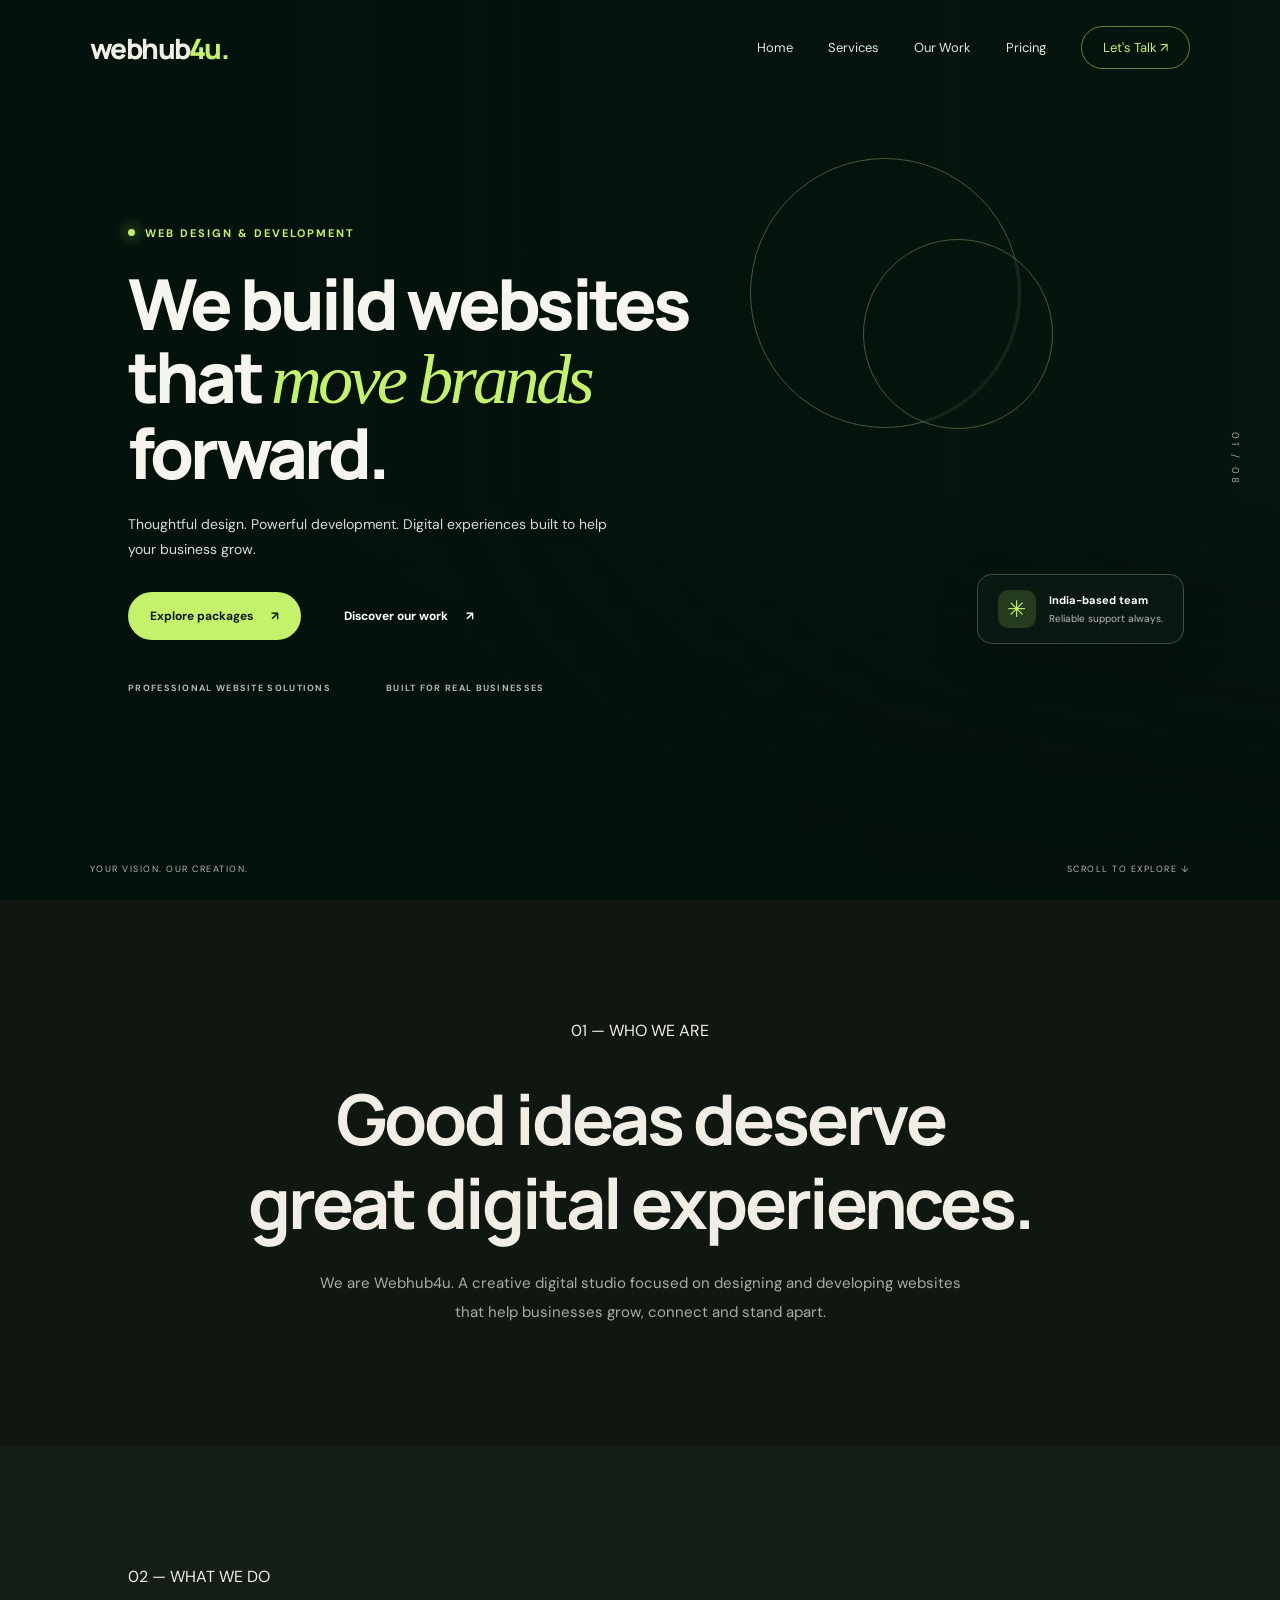
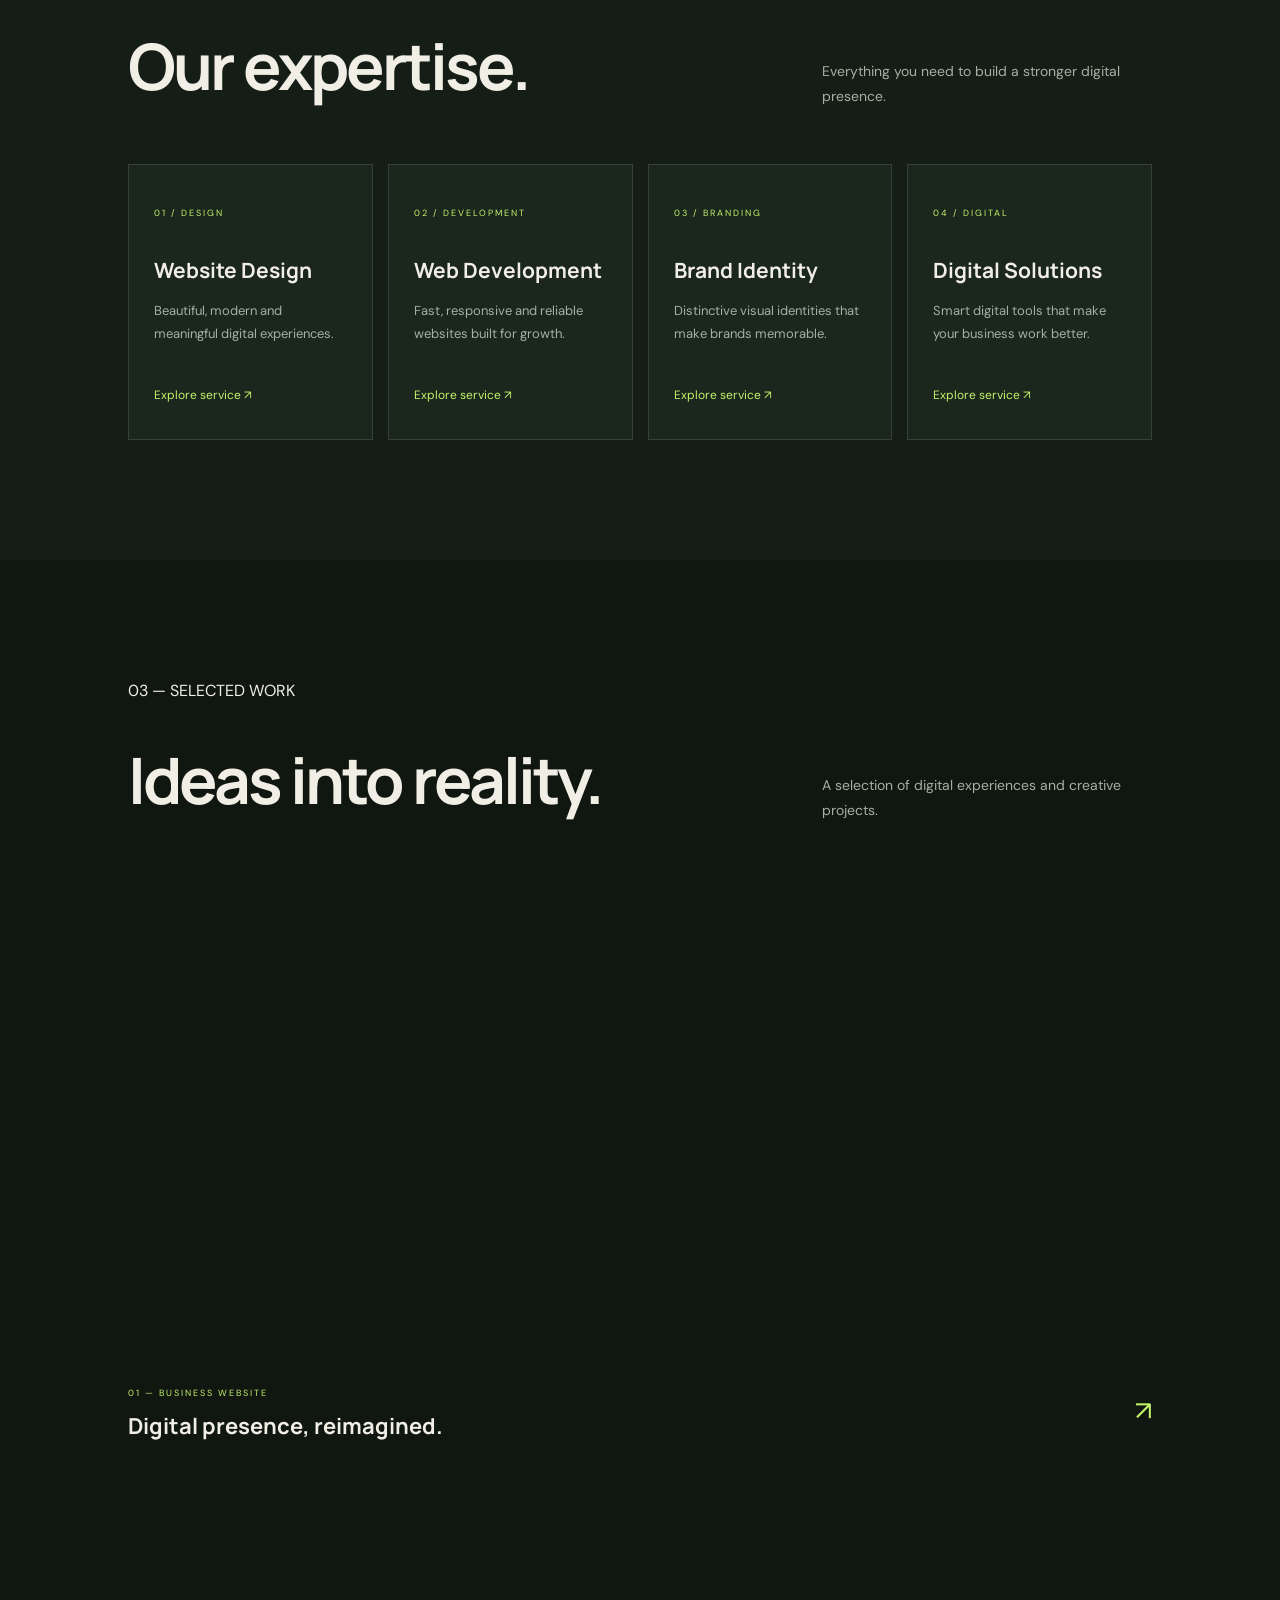
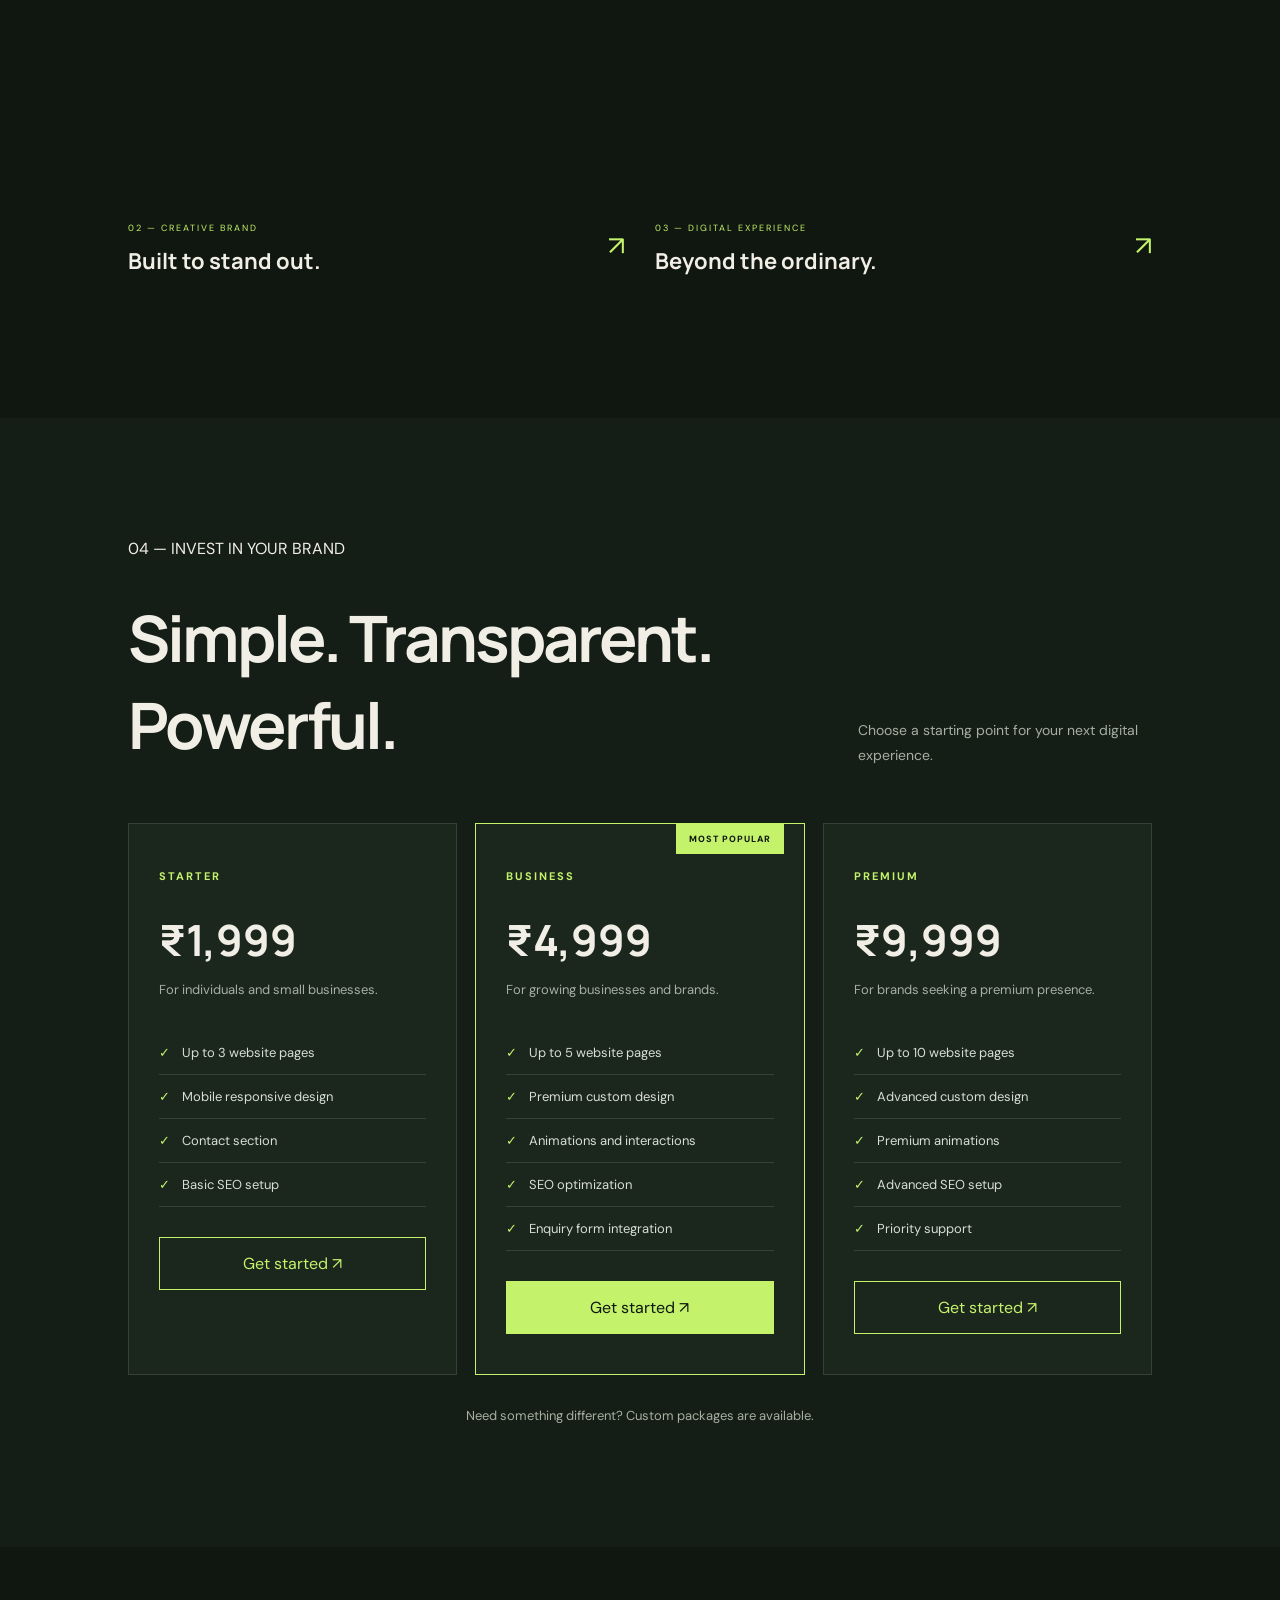
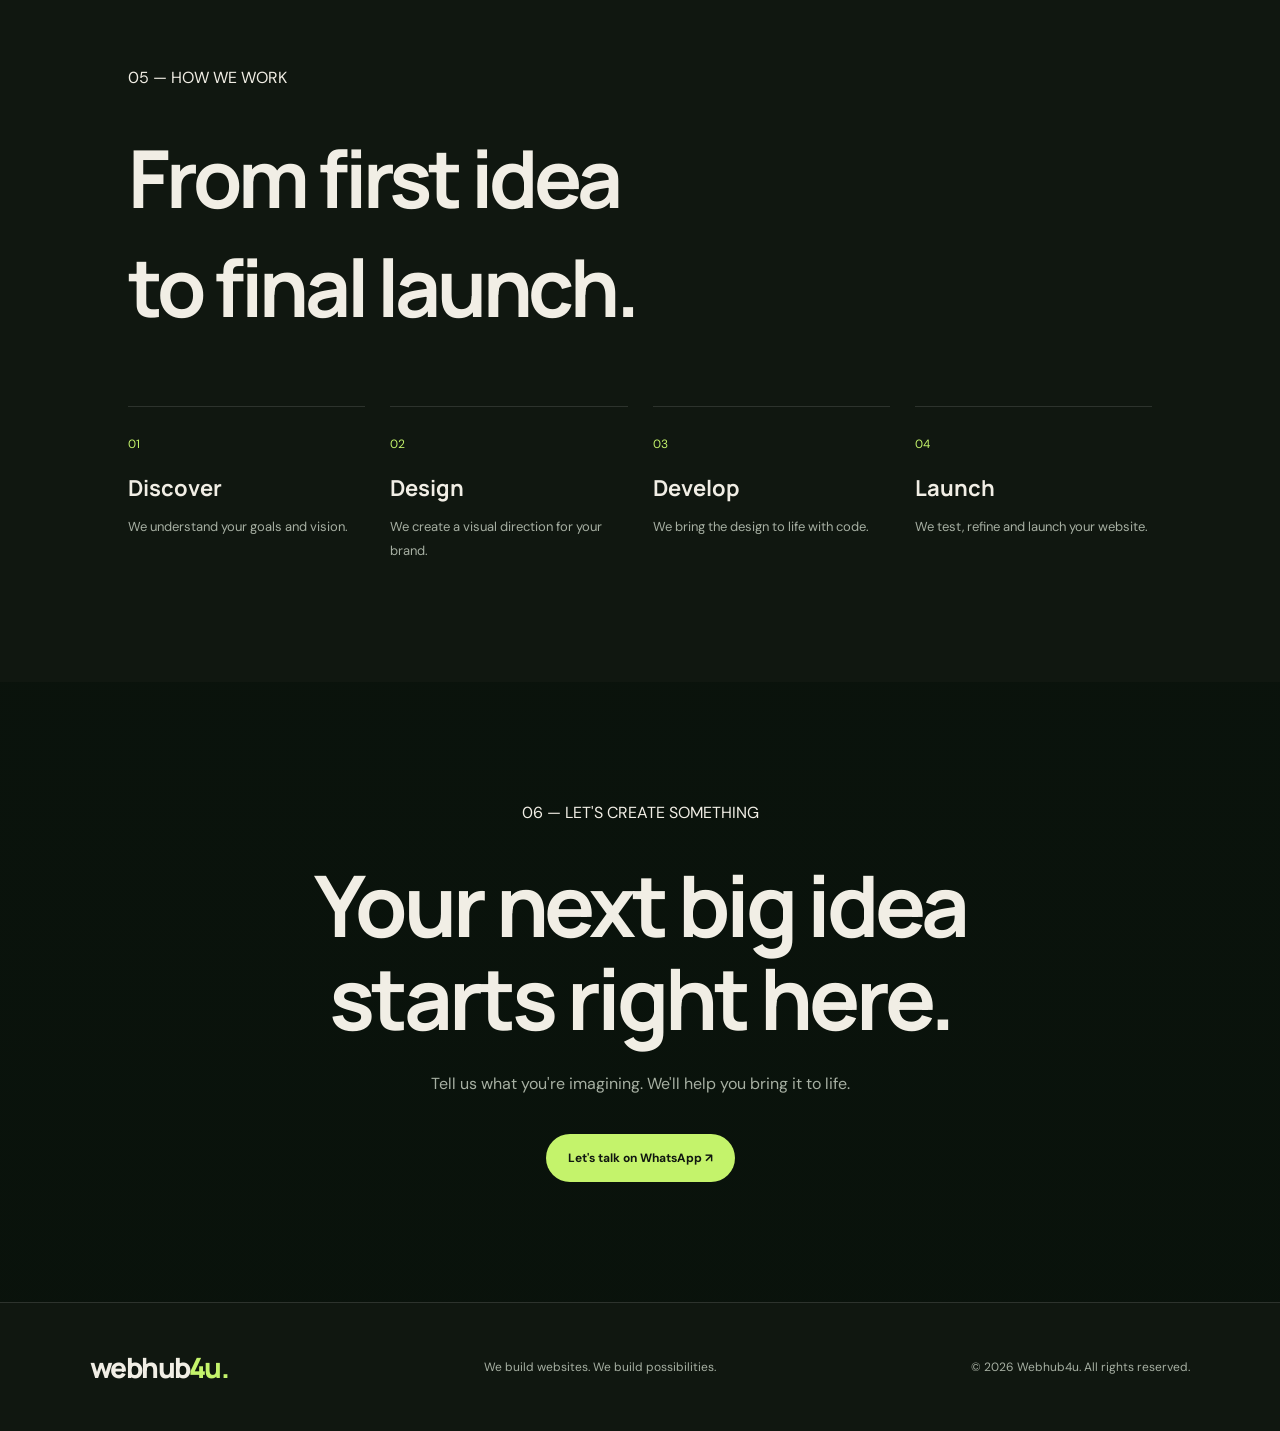
==== commit 18668347: "Update index.html" ====
--- a/index.html
+++ b/index.html
@@ -15,7 +15,7 @@
   <link rel="preconnect" href="https://fonts.gstatic.com" crossorigin>
 
   <link href="https://fonts.googleapis.com/css2?family=DM+Sans:wght@400;500;600;700;800&family=Manrope:wght@400;500;600;700;800&display=swap" rel="stylesheet">
-
+<link href="https://fonts.googleapis.com/css2?family=DM+Sans:wght@400;500;600;700;800&family=Manrope:wght@400;500;600;700;800&family=Playfair+Display:ital,wght@1,500&display=swap" rel="stylesheet">
   <link rel="stylesheet" href="style.css">
 </head>
 
--- a/style.css
+++ b/style.css
@@ -179,7 +179,10 @@
   margin: 6px auto;
 }
 
-/* HERO */
+
+/* =========================================
+   WEBHUB4U — CINEMATIC HERO
+========================================= */
 
 .hero {
   position: relative;
@@ -187,18 +190,21 @@
   min-height: 100svh;
   display: flex;
   align-items: center;
+  padding: 130px 10% 110px;
   overflow: hidden;
-  padding: 150px 10% 100px;
+  isolation: isolate;
+  background: #07160f;
 }
 
 .hero-image {
   position: absolute;
   inset: 0;
+  z-index: -3;
   background-image: url('https://images.unsplash.com/photo-1464822759023-fed622ff2c3b?auto=format&fit=crop&w=2400&q=90');
   background-size: cover;
   background-position: center 48%;
-  transform: scale(1.06);
-  animation: heroZoom 12s ease-out forwards;
+  transform: scale(1.08);
+  animation: heroZoom 18s ease-out forwards;
 }
 
 @keyframes heroZoom {
@@ -208,16 +214,23 @@
 .hero-overlay {
   position: absolute;
   inset: 0;
+  z-index: -2;
   background:
-    linear-gradient(90deg, rgba(8,17,11,.94) 0%, rgba(8,17,11,.7) 48%, rgba(8,17,11,.18) 100%),
-    linear-gradient(0deg, rgba(8,17,11,.75), transparent 40%);
+    linear-gradient(90deg,
+      rgba(3,18,12,.94) 0%,
+      rgba(3,18,12,.83) 35%,
+      rgba(3,18,12,.43) 70%,
+      rgba(3,18,12,.25) 100%),
+    linear-gradient(0deg,
+      rgba(3,15,9,.8),
+      transparent 45%);
 }
 
 .hero-content {
   position: relative;
-  z-index: 2;
-  max-width: 850px;
-  animation: heroEnter 1s .3s both;
+  z-index: 3;
+  max-width: 720px;
+  animation: heroEnter 1.1s .2s both;
 }
 
 @keyframes heroEnter {
@@ -231,110 +244,352 @@
   }
 }
 
-.hero-label,
-.section-tag {
+.hero-label {
   font-size: 11px;
-  letter-spacing: 3px;
+  letter-spacing: 2px;
   color: var(--lime);
   font-weight: 700;
+  display: flex;
+  align-items: center;
 }
 
 .status-dot {
-  display: inline-block;
   width: 7px;
   height: 7px;
+  display: inline-block;
+  border-radius: 50%;
   background: var(--lime);
-  border-radius: 50%;
-  margin-right: 9px;
-  box-shadow: 0 0 12px var(--lime);
+  margin-right: 10px;
+  box-shadow: 0 0 14px var(--lime);
 }
 
 .hero h1 {
   font-family: var(--heading);
-  font-size: clamp(48px, 7.4vw, 100px);
-  line-height: 1.06;
-  letter-spacing: -5px;
+  font-size: clamp(48px, 5.5vw, 78px);
+  line-height: 1.04;
+  letter-spacing: -3.8px;
   font-weight: 800;
-  margin: 35px 0 25px;
-}
-
-.hero h1 span,
-.intro h2 span,
-.process h2 span,
-.contact h2 span {
+  margin: 27px 0 22px;
+  color: #f7f5ef;
+}
+
+.hero h1 em {
+  font-family: Georgia, serif;
+  font-weight: 400;
+  font-style: italic;
   color: var(--lime);
 }
 
 .hero-content > p {
-  max-width: 550px;
-  color: #d0d5ca;
-  font-size: 16px;
-  line-height: 1.9;
+  max-width: 480px;
+  color: rgba(255,255,255,.85);
+  font-size: 14px;
+  line-height: 1.8;
 }
 
 .hero-actions {
   display: flex;
-  gap: 17px;
-  margin-top: 38px;
-  flex-wrap: wrap;
+  align-items: center;
+  gap: 20px;
+  margin-top: 30px;
 }
 
 .btn-primary,
 .btn-secondary {
-  min-height: 53px;
+  min-height: 48px;
   display: inline-flex;
   align-items: center;
   justify-content: center;
-  gap: 25px;
-  padding: 0 25px;
-  border-radius: 4px;
-  font-size: 13px;
+  gap: 18px;
+  padding: 0 22px;
+  border-radius: 30px;
+  font-size: 12px;
   font-weight: 700;
   transition: .35s ease;
 }
 
 .btn-primary {
   background: var(--lime);
-  color: var(--bg);
+  color: #101710;
 }
 
 .btn-primary:hover {
   background: white;
   transform: translateY(-4px);
-  box-shadow: 0 12px 35px rgba(196,243,107,.15);
+  box-shadow: 0 10px 30px rgba(196,243,107,.2);
 }
 
 .btn-secondary {
-  border: 1px solid rgba(255,255,255,.35);
   color: white;
+  border: 1px solid transparent;
 }
 
 .btn-secondary:hover {
-  border-color: var(--lime);
-  color: var(--lime);
-  transform: translateY(-4px);
-}
+  color: var(--lime);
+  transform: translateY(-3px);
+}
+
+/* HERO TRUST */
+
+.hero-trust {
+  display: flex;
+  gap: 55px;
+  margin-top: 42px;
+}
+
+.hero-trust span {
+  font-size: 9px;
+  letter-spacing: 1.3px;
+  color: rgba(255,255,255,.7);
+  font-weight: 700;
+}
+
+/* FLOATING VISUAL */
+
+.hero-visual {
+  position: absolute;
+  width: 44%;
+  height: 75%;
+  right: 4%;
+  top: 10%;
+  z-index: 1;
+  pointer-events: none;
+}
+
+.hero-ring {
+  position: absolute;
+  border: 1px solid rgba(211,241,166,.32);
+  border-radius: 50%;
+  backdrop-filter: blur(1px);
+}
+
+.ring-one {
+  width: 270px;
+  height: 270px;
+  top: 10%;
+  left: 15%;
+  animation: floatRing 8s ease-in-out infinite;
+}
+
+.ring-two {
+  width: 190px;
+  height: 190px;
+  top: 22%;
+  left: 35%;
+  animation: floatRing 8s ease-in-out infinite reverse;
+}
+
+@keyframes floatRing {
+  0%,100% { transform: translateY(0); }
+  50% { transform: translateY(-14px); }
+}
+
+/* GLASS CARD */
+
+.hero-glass-card {
+  position: absolute;
+  right: 8%;
+  bottom: 18%;
+  display: flex;
+  align-items: center;
+  gap: 13px;
+  padding: 15px 20px;
+  border: 1px solid rgba(255,255,255,.22);
+  border-radius: 15px;
+  background: rgba(15,35,23,.48);
+  backdrop-filter: blur(18px);
+  box-shadow: 0 15px 45px rgba(0,0,0,.2);
+  animation: glassFloat 5s ease-in-out infinite;
+}
+
+@keyframes glassFloat {
+  0%,100% { transform: translateY(0); }
+  50% { transform: translateY(-9px); }
+}
+
+.glass-icon {
+  width: 38px;
+  height: 38px;
+  border-radius: 10px;
+  background: rgba(196,243,107,.15);
+  color: var(--lime);
+  display: grid;
+  place-items: center;
+  font-size: 23px;
+}
+
+.hero-glass-card strong {
+  display: block;
+  color: white;
+  font-size: 11px;
+}
+
+.hero-glass-card span {
+  display: block;
+  color: rgba(255,255,255,.7);
+  font-size: 10px;
+  margin-top: 5px;
+}
+
+/* BOTTOM DETAILS */
 
 .hero-bottom {
   position: absolute;
-  bottom: 35px;
   left: 7%;
   right: 7%;
+  bottom: 25px;
   display: flex;
   justify-content: space-between;
   font-size: 9px;
-  letter-spacing: 2px;
-  color: rgba(255,255,255,.65);
+  letter-spacing: 1.5px;
+  color: rgba(255,255,255,.7);
 }
 
 .hero-index {
   position: absolute;
-  right: 7%;
-  top: 50%;
-  color: rgba(255,255,255,.5);
-  font-size: 11px;
+  right: 3%;
+  top: 48%;
+  writing-mode: vertical-rl;
+  font-size: 10px;
   letter-spacing: 3px;
-  writing-mode: vertical-rl;
+  color: rgba(255,255,255,.6);
+}
+
+/* HERO TABLET */
+
+@media(max-width:1000px) {
+  .hero {
+    padding-left: 7%;
+    padding-right: 7%;
+  }
+
+  .hero-visual {
+    right: -5%;
+    opacity: .7;
+  }
+
+  .hero h1 {
+    font-size: clamp(48px,6.5vw,68px);
+  }
+}
+
+/* HERO MOBILE */
+
+@media(max-width:700px) {
+
+  .hero {
+    min-height: 92svh;
+    padding: 135px 7% 105px;
+    align-items: center;
+  }
+
+  .hero-image {
+    background-position: 58% center;
+  }
+
+  .hero-overlay {
+    background:
+      linear-gradient(90deg,
+        rgba(3,18,12,.88),
+        rgba(3,18,12,.52)),
+      linear-gradient(0deg,
+        rgba(3,15,9,.85),
+        transparent);
+  }
+
+  .hero-content {
+    width: 100%;
+  }
+
+  .hero-label {
+    font-size: 9px;
+    letter-spacing: 1.5px;
+  }
+
+  .hero h1 {
+    font-size: clamp(39px, 10vw, 57px);
+    line-height: 1.1;
+    letter-spacing: -2px;
+    margin: 25px 0 20px;
+  }
+
+  .hero-content > p {
+    font-size: 13px;
+    line-height: 1.8;
+    max-width: 340px;
+  }
+
+  .hero-actions {
+    flex-wrap: wrap;
+    gap: 8px;
+    margin-top: 25px;
+  }
+
+  .btn-primary,
+  .btn-secondary {
+    min-height: 45px;
+    padding: 0 16px;
+    gap: 10px;
+    font-size: 11px;
+  }
+
+  .hero-trust {
+    gap: 15px;
+    flex-wrap: wrap;
+    margin-top: 35px;
+  }
+
+  .hero-trust span {
+    font-size: 8px;
+  }
+
+  .hero-visual {
+    width: 100%;
+    height: 100%;
+    right: -35%;
+    top: 0;
+    opacity: .4;
+  }
+
+  .ring-one {
+    width: 180px;
+    height: 180px;
+    top: 17%;
+    left: 25%;
+  }
+
+  .ring-two {
+    width: 125px;
+    height: 125px;
+    top: 27%;
+    left: 43%;
+  }
+
+  .hero-glass-card {
+    display: none;
+  }
+
+  .hero-index {
+    display: none;
+  }
+
+  .hero-bottom {
+    left: 7%;
+    right: 7%;
+    bottom: 20px;
+    font-size: 7px;
+    letter-spacing: .7px;
+  }
+}
+
+@media(max-width:380px) {
+  .hero h1 {
+    font-size: 37px;
+  }
+
+  .hero-actions {
+    align-items: flex-start;
+  }
 }
 
 /* COMMON SECTIONS */
